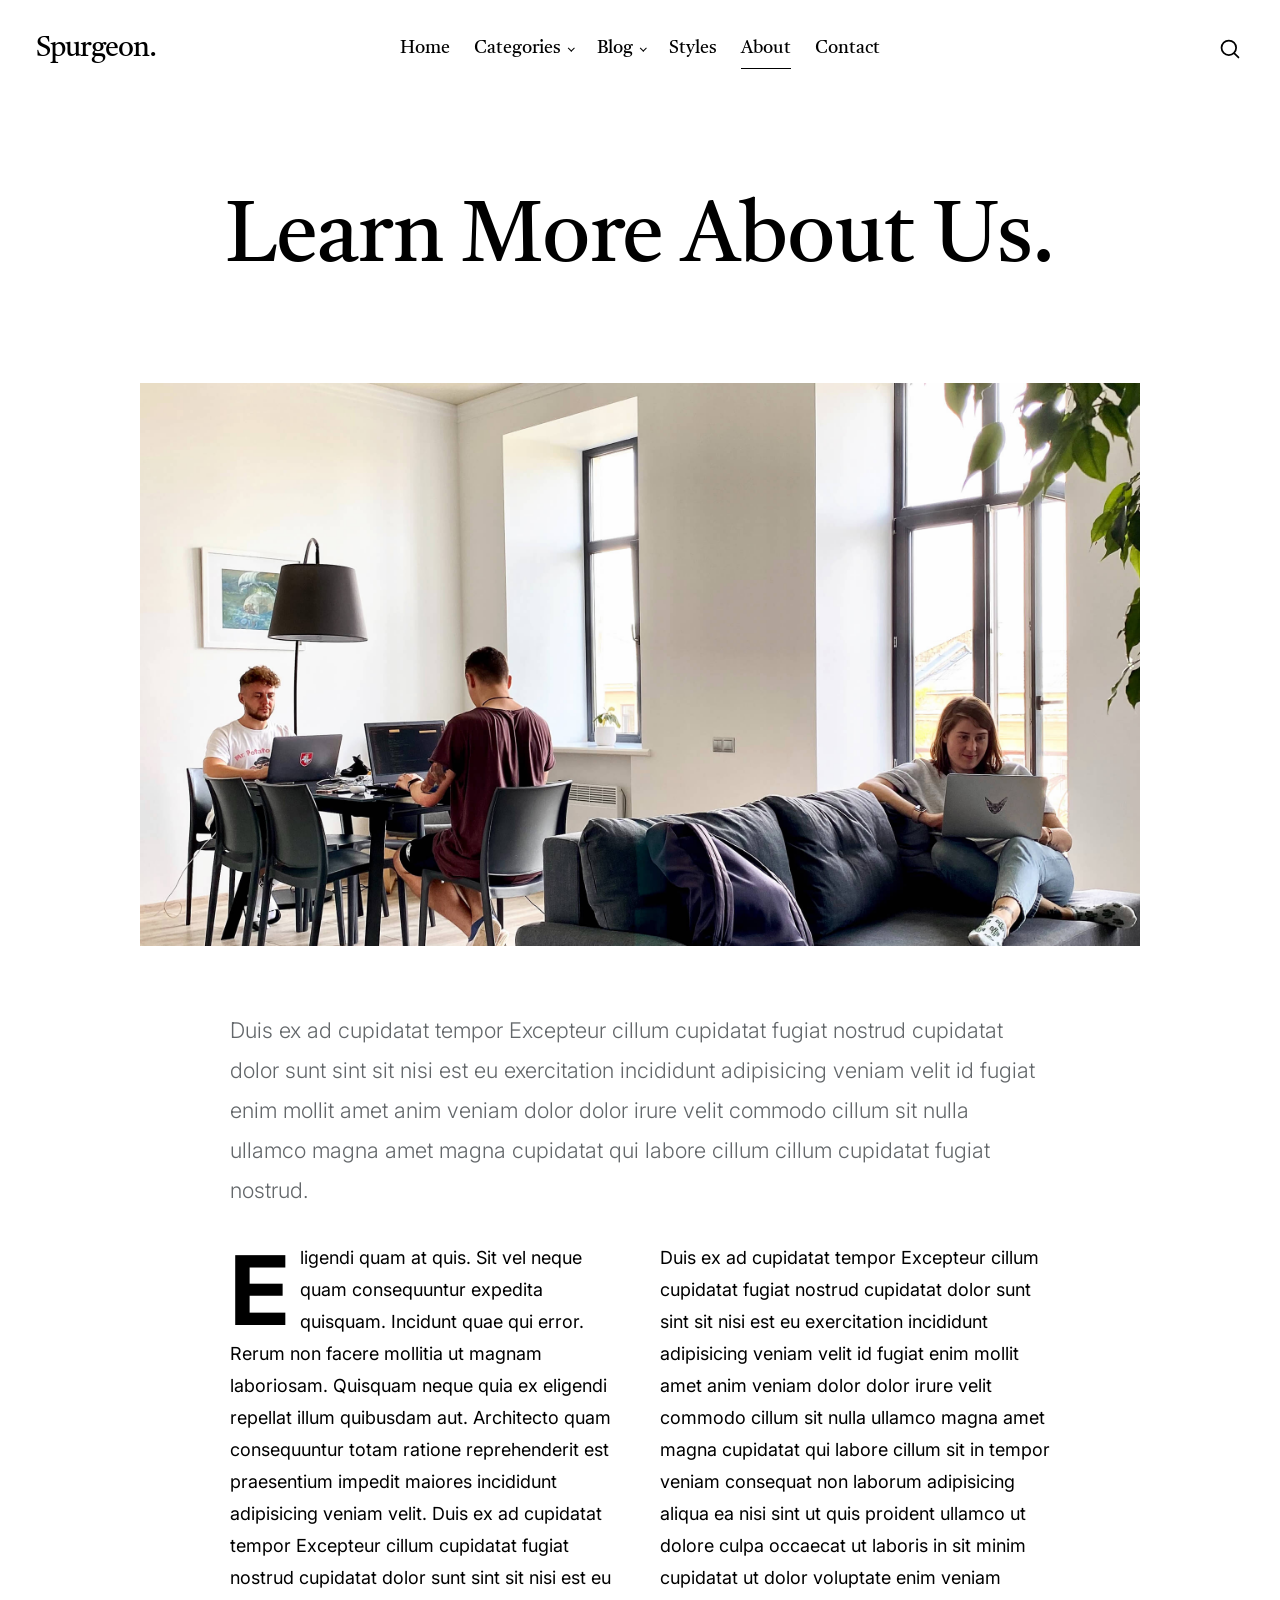
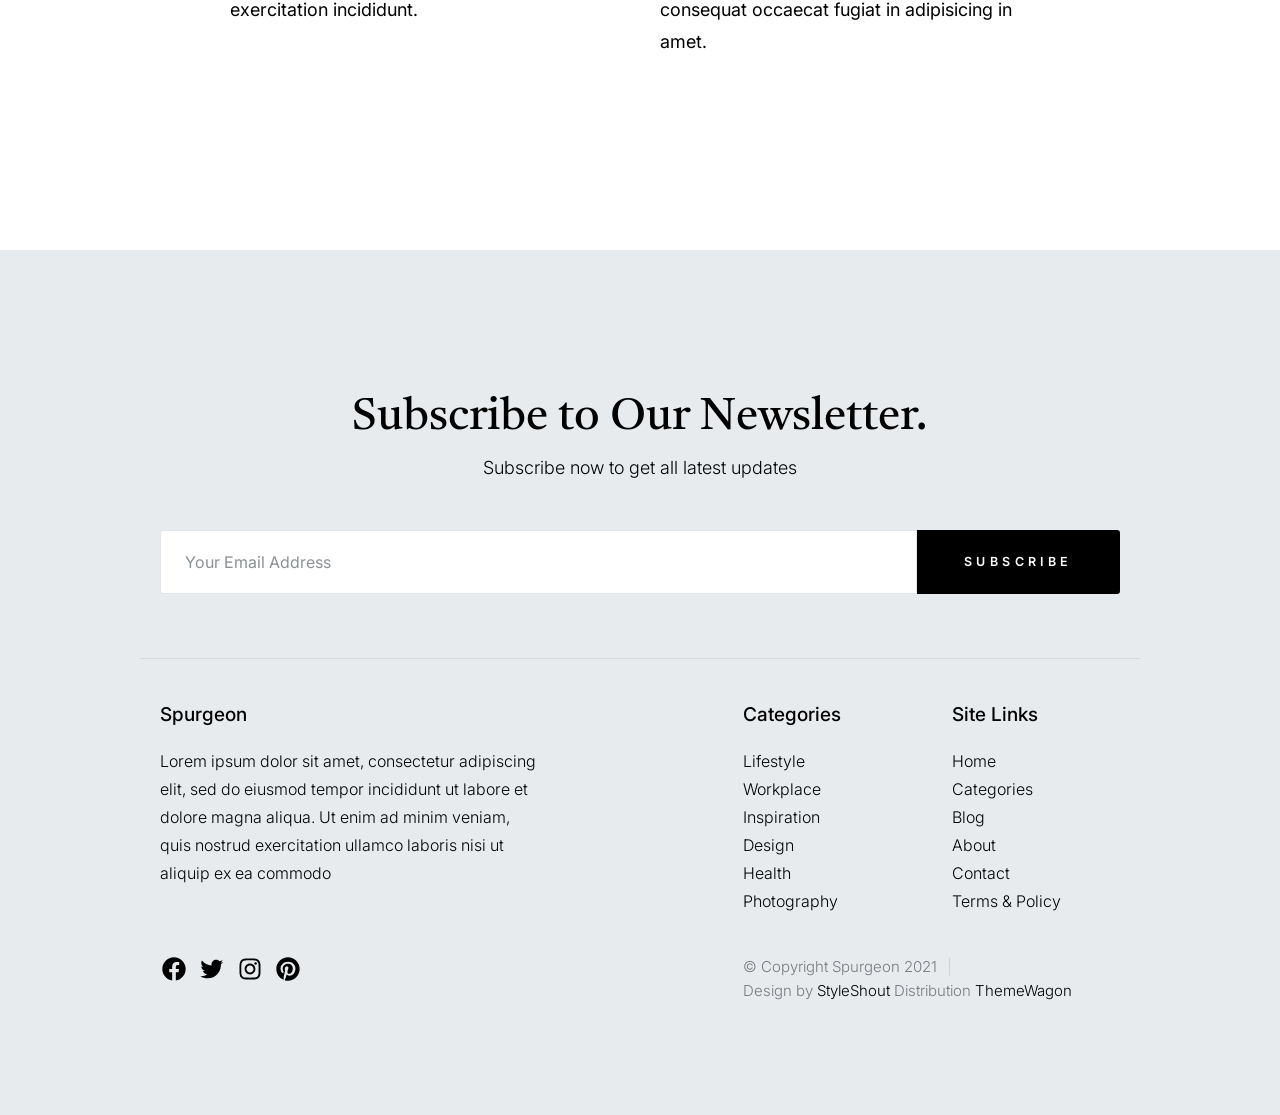
==== about.html @ bf40a430 "initialization project" ====
<!DOCTYPE html>
<html lang="en" class="no-js" >
<head>

    <!--- basic page needs
    ================================================== -->
    <meta charset="utf-8">
    <meta name="viewport" content="width=device-width, initial-scale=1">
    <title>About - Spurgeon</title>

    <script>
        document.documentElement.classList.remove('no-js');
        document.documentElement.classList.add('js');
    </script>

    <!-- CSS
    ================================================== -->
    <link rel="stylesheet" href="css/vendor.css">
    <link rel="stylesheet" href="css/styles.css">

    <!-- favicons
    ================================================== -->
    <link rel="apple-touch-icon" sizes="180x180" href="apple-touch-icon.png">
    <link rel="icon" type="image/png" sizes="32x32" href="favicon-32x32.png">
    <link rel="icon" type="image/png" sizes="16x16" href="favicon-16x16.png">
    <link rel="manifest" href="site.webmanifest">

</head>

<body id="top">


    <!-- preloader
    ================================================== -->
    <div id="preloader">
        <div id="loader" class="dots-fade">
            <div></div>
            <div></div>
            <div></div>
        </div>
    </div>


    <!-- page wrap
    ================================================== -->
    <div id="page" class="s-pagewrap">


        <!-- # site header 
        ================================================== -->
        <header id="masthead" class="s-header">

            <div class="s-header__branding">
                <p class="site-title">
                    <a href="index.html" rel="home">Spurgeon.</a>
                </p>
            </div>

            <div class="row s-header__navigation">

                <nav class="s-header__nav-wrap">
    
                    <h3 class="s-header__nav-heading">Navigate to</h3>
    
                    <ul class="s-header__nav">
                        <li><a href="index.html" title="">Home</a></li>
                        <li class="has-children">
                            <a href="#0" title="" class="">Categories</a>
                            <ul class="sub-menu">
                                <li><a href="category.html">Design</a></li>
                                <li><a href="category.html">Lifestyle</a></li>
                                <li><a href="category.html">Inspiration</a></li>
                                <li><a href="category.html">Work</a></li>
                                <li><a href="category.html">Health</a></li>
                                <li><a href="category.html">Photography</a></li>
                            </ul>
                        </li>
                        <li class="has-children">
                            <a href="#0" title="" class="">Blog</a>
                            <ul class="sub-menu">
                                <li><a href="single-standard.html">Standard Post</a></li>
                                <li><a href="single-video.html">Video Post</a></li>
                                <li><a href="single-audio.html">Audio Post</a></li>
                            </ul>
                        </li>
                        <li><a href="styles.html" title="">Styles</a></li>
                        <li class="current-menu-item"><a href="about.html" title="">About</a></li>
                        <li><a href="contact.html" title="">Contact</a></li>
                    </ul> <!-- end s-header__nav -->

                </nav> <!-- end s-header__nav-wrap -->
    
            </div> <!-- end s-header__navigation -->

            <div class="s-header__search">

                <div class="s-header__search-inner">
                    <div class="row">
    
                        <form role="search" method="get" class="s-header__search-form" action="#">
                            <label>
                                <span class="u-screen-reader-text">Search for:</span>
                                <input type="search" class="s-header__search-field" placeholder="Search for..." value="" name="s" title="Search for:" autocomplete="off">
                            </label>
                            <input type="submit" class="s-header__search-submit" value="Search"> 
                        </form>
    
                        <a href="#0" title="Close Search" class="s-header__search-close">Close</a>
    
                    </div> <!-- end row -->
                </div> <!-- s-header__search-inner -->
    
            </div> <!-- end s-header__search -->

            <a class="s-header__menu-toggle" href="#0"><span>Menu</span></a>
            <a class="s-header__search-trigger" href="#">
                <svg width="24" height="24" fill="none" viewBox="0 0 24 24">
                    <path stroke="currentColor" stroke-linecap="round" stroke-linejoin="round" stroke-width="1.5" d="M19.25 19.25L15.5 15.5M4.75 11C4.75 7.54822 7.54822 4.75 11 4.75C14.4518 4.75 17.25 7.54822 17.25 11C17.25 14.4518 14.4518 17.25 11 17.25C7.54822 17.25 4.75 14.4518 4.75 11Z"></path>
                </svg>
            </a>

        </header> <!-- end s-header -->


        <!-- # site-content
        ================================================== -->
        <div id="content" class="s-content s-content--page">

                <div class="row entry-wrap">
                    <div class="column lg-12">

                        <article class="entry">

                            <header class="entry__header entry__header--narrow">
    
                                <h1 class="entry__title">
                                    Learn More About Us.
                                </h1>
    
                            </header>

                            <div class="entry__media">
                                <figure class="featured-image">
                                    <img src="images/thumbs/about/about-1200.jpg" 
                                      srcset="images/thumbs/about/about-2400.jpg 2400w, 
                                              images/thumbs/about/about-1200.jpg 1200w, 
                                              images/thumbs/about/about-600.jpg 600w" sizes="(max-width: 2400px) 100vw, 2400px" alt="">
                                </figure>
                            </div>

                            <div class="content-primary">

                                <div class="entry__content">
        
                                    <p class="lead">
                                    Duis ex ad cupidatat tempor Excepteur cillum cupidatat fugiat nostrud cupidatat dolor 
                                    sunt sint sit nisi est eu exercitation incididunt adipisicing veniam velit id fugiat 
                                    enim mollit amet anim veniam dolor dolor irure velit commodo cillum sit nulla ullamco 
                                    magna amet magna cupidatat qui labore cillum cillum cupidatat fugiat nostrud.</p> 

                                    <div class="row block-lg-one-half block-tab-whole">
                                        <div class="column">
                                            <p class="drop-cap">
                                                Eligendi quam at quis. Sit vel neque quam consequuntur expedita quisquam. Incidunt quae 
                                                qui error. Rerum non facere mollitia ut magnam laboriosam. Quisquam neque quia ex eligendi 
                                                repellat illum quibusdam aut. Architecto quam consequuntur totam ratione reprehenderit est 
                                                praesentium impedit maiores incididunt adipisicing veniam velit. Duis ex ad cupidatat tempor Excepteur cillum cupidatat fugiat nostrud cupidatat dolor 
                                                sunt sint sit nisi est eu exercitation incididunt.
                                                </p>
                                        </div>
                                        <div class="column">
                                            <p>
                                                Duis ex ad cupidatat tempor Excepteur cillum cupidatat fugiat nostrud cupidatat dolor 
                                                sunt sint sit nisi est eu exercitation incididunt adipisicing veniam velit id fugiat 
                                                enim mollit amet anim veniam dolor dolor irure velit commodo cillum sit nulla ullamco 
                                                magna amet magna cupidatat qui labore cillum sit in tempor veniam consequat non laborum 
                                                adipisicing aliqua ea nisi sint ut quis proident ullamco ut dolore culpa occaecat ut 
                                                laboris in sit minim cupidatat ut dolor voluptate enim veniam consequat occaecat fugiat 
                                                in adipisicing in amet.
                                                </p>
                                        </div>
                                    </div>

                            </div> <!-- end content-primary -->

                        </article> <!-- end entry -->

                    </div>
                </div> <!-- end entry-wrap -->

        </section> <!-- end s-content -->


        <!-- # site-footer
        ================================================== -->
        <footer id="colophon" class="s-footer">

            <div class="row s-footer__subscribe">
                <div class="column lg-12">

                    <h2>
                    Subscribe to Our Newsletter.
                    </h2>
                    <p>
                    Subscribe now to get all latest updates
                    </p>

                    <form id="mc-form" class="mc-form">
                        <input type="email" name="EMAIL" id="mce-EMAIL" class="u-fullwidth text-center" placeholder="Your Email Address" title="The domain portion of the email address is invalid (the portion after the @)." pattern="^([^\x00-\x20\x22\x28\x29\x2c\x2e\x3a-\x3c\x3e\x40\x5b-\x5d\x7f-\xff]+|\x22([^\x0d\x22\x5c\x80-\xff]|\x5c[\x00-\x7f])*\x22)(\x2e([^\x00-\x20\x22\x28\x29\x2c\x2e\x3a-\x3c\x3e\x40\x5b-\x5d\x7f-\xff]+|\x22([^\x0d\x22\x5c\x80-\xff]|\x5c[\x00-\x7f])*\x22))*\x40([^\x00-\x20\x22\x28\x29\x2c\x2e\x3a-\x3c\x3e\x40\x5b-\x5d\x7f-\xff]+|\x5b([^\x0d\x5b-\x5d\x80-\xff]|\x5c[\x00-\x7f])*\x5d)(\x2e([^\x00-\x20\x22\x28\x29\x2c\x2e\x3a-\x3c\x3e\x40\x5b-\x5d\x7f-\xff]+|\x5b([^\x0d\x5b-\x5d\x80-\xff]|\x5c[\x00-\x7f])*\x5d))*(\.\w{2,})+$" required>
                        <input type="submit" name="subscribe" value="Subscribe" class="btn--small btn--primary u-fullwidth">
                        <!-- <div style="position: absolute; left: -5000px;" aria-hidden="true"><input type="text" name="b_cdb7b577e41181934ed6a6a44_9a91cfe7b3" tabindex="-1" value=""></div> -->
                        <div class="mc-status"></div>
                    </form>

                </div>
            </div> <!-- end s-footer__subscribe -->

            <div class="row s-footer__main">

                <div class="column lg-5 md-6 tab-12 s-footer__about">
                    <h4>Spurgeon</h4>

                    <p>
                    Lorem ipsum dolor sit amet, consectetur 
                    adipiscing elit, sed do eiusmod tempor 
                    incididunt ut labore et dolore magna aliqua. 
                    Ut enim ad minim veniam, quis nostrud exercitation 
                    ullamco laboris nisi ut aliquip ex ea commodo 
                    </p>
                </div> <!-- end s-footer__about -->

                <div class="column lg-5 md-6 tab-12">
                    <div class="row">
                        <div class="column lg-6">
                            <h4>Categories</h4>
                            <ul class="link-list">
                                <li><a href="category.html">Lifestyle</a></li>
                                <li><a href="category.html">Workplace</a></li>
                                <li><a href="category.html">Inspiration</a></li>
                                <li><a href="category.html">Design</a></li>
                                <li><a href="category.html">Health</a></li>
                                <li><a href="category.html">Photography</a></li>
                            </ul>
                        </div>
                        <div class="column lg-6">
                            <h4>Site Links</h4>
                            <ul class="link-list">
                                <li><a href="index.html">Home</a></li>
                                <li><a href="category.html">Categories</a></li>
                                <li><a href="category.html">Blog</a></li>
                                <li><a href="about.html">About</a></li>
                                <li><a href="about.html">Contact</a></li>
                                <li><a href="#0">Terms & Policy</a></li>
                            </ul>
                        </div>
                    </div>
                </div>

            </div> <!-- end s-footer__main -->

            <div class="row s-footer__bottom">

                <div class="column lg-7 md-6 tab-12">
                    <ul class="s-footer__social">
                        <li>
                            <a href="#0">
                                <svg xmlns="http://www.w3.org/2000/svg" width="24" height="24" viewBox="0 0 24 24" style="fill: rgba(0, 0, 0, 1);transform: ;msFilter:;"><path d="M12.001 2.002c-5.522 0-9.999 4.477-9.999 9.999 0 4.99 3.656 9.126 8.437 9.879v-6.988h-2.54v-2.891h2.54V9.798c0-2.508 1.493-3.891 3.776-3.891 1.094 0 2.24.195 2.24.195v2.459h-1.264c-1.24 0-1.628.772-1.628 1.563v1.875h2.771l-.443 2.891h-2.328v6.988C18.344 21.129 22 16.992 22 12.001c0-5.522-4.477-9.999-9.999-9.999z"></path></svg>
                                <span class="u-screen-reader-text">Facebook</span>
                            </a>
                        </li>
                        <li>
                            <a href="#0">
                                <svg xmlns="http://www.w3.org/2000/svg" width="24" height="24" viewBox="0 0 24 24" style="fill:rgba(0, 0, 0, 1);transform:;-ms-filter:"><path d="M19.633,7.997c0.013,0.175,0.013,0.349,0.013,0.523c0,5.325-4.053,11.461-11.46,11.461c-2.282,0-4.402-0.661-6.186-1.809 c0.324,0.037,0.636,0.05,0.973,0.05c1.883,0,3.616-0.636,5.001-1.721c-1.771-0.037-3.255-1.197-3.767-2.793 c0.249,0.037,0.499,0.062,0.761,0.062c0.361,0,0.724-0.05,1.061-0.137c-1.847-0.374-3.23-1.995-3.23-3.953v-0.05 c0.537,0.299,1.16,0.486,1.82,0.511C3.534,9.419,2.823,8.184,2.823,6.787c0-0.748,0.199-1.434,0.548-2.032 c1.983,2.443,4.964,4.04,8.306,4.215c-0.062-0.3-0.1-0.611-0.1-0.923c0-2.22,1.796-4.028,4.028-4.028 c1.16,0,2.207,0.486,2.943,1.272c0.91-0.175,1.782-0.512,2.556-0.973c-0.299,0.935-0.936,1.721-1.771,2.22 c0.811-0.088,1.597-0.312,2.319-0.624C21.104,6.712,20.419,7.423,19.633,7.997z"></path></svg>
                                <span class="u-screen-reader-text">Twitter</span>
                            </a>
                        </li>
                        <li>
                            <a href="#0">
                                <svg xmlns="http://www.w3.org/2000/svg" width="24" height="24" viewBox="0 0 24 24" style="fill:rgba(0, 0, 0, 1);transform:;-ms-filter:"><path d="M11.999,7.377c-2.554,0-4.623,2.07-4.623,4.623c0,2.554,2.069,4.624,4.623,4.624c2.552,0,4.623-2.07,4.623-4.624 C16.622,9.447,14.551,7.377,11.999,7.377L11.999,7.377z M11.999,15.004c-1.659,0-3.004-1.345-3.004-3.003 c0-1.659,1.345-3.003,3.004-3.003s3.002,1.344,3.002,3.003C15.001,13.659,13.658,15.004,11.999,15.004L11.999,15.004z"></path><circle cx="16.806" cy="7.207" r="1.078"></circle><path d="M20.533,6.111c-0.469-1.209-1.424-2.165-2.633-2.632c-0.699-0.263-1.438-0.404-2.186-0.42 c-0.963-0.042-1.268-0.054-3.71-0.054s-2.755,0-3.71,0.054C7.548,3.074,6.809,3.215,6.11,3.479C4.9,3.946,3.945,4.902,3.477,6.111 c-0.263,0.7-0.404,1.438-0.419,2.186c-0.043,0.962-0.056,1.267-0.056,3.71c0,2.442,0,2.753,0.056,3.71 c0.015,0.748,0.156,1.486,0.419,2.187c0.469,1.208,1.424,2.164,2.634,2.632c0.696,0.272,1.435,0.426,2.185,0.45 c0.963,0.042,1.268,0.055,3.71,0.055s2.755,0,3.71-0.055c0.747-0.015,1.486-0.157,2.186-0.419c1.209-0.469,2.164-1.424,2.633-2.633 c0.263-0.7,0.404-1.438,0.419-2.186c0.043-0.962,0.056-1.267,0.056-3.71s0-2.753-0.056-3.71C20.941,7.57,20.801,6.819,20.533,6.111z M19.315,15.643c-0.007,0.576-0.111,1.147-0.311,1.688c-0.305,0.787-0.926,1.409-1.712,1.711c-0.535,0.199-1.099,0.303-1.67,0.311 c-0.95,0.044-1.218,0.055-3.654,0.055c-2.438,0-2.687,0-3.655-0.055c-0.569-0.007-1.135-0.112-1.669-0.311 c-0.789-0.301-1.414-0.923-1.719-1.711c-0.196-0.534-0.302-1.099-0.311-1.669c-0.043-0.95-0.053-1.218-0.053-3.654 c0-2.437,0-2.686,0.053-3.655c0.007-0.576,0.111-1.146,0.311-1.687c0.305-0.789,0.93-1.41,1.719-1.712 c0.534-0.198,1.1-0.303,1.669-0.311c0.951-0.043,1.218-0.055,3.655-0.055c2.437,0,2.687,0,3.654,0.055 c0.571,0.007,1.135,0.112,1.67,0.311c0.786,0.303,1.407,0.925,1.712,1.712c0.196,0.534,0.302,1.099,0.311,1.669 c0.043,0.951,0.054,1.218,0.054,3.655c0,2.436,0,2.698-0.043,3.654H19.315z"></path></svg>
                                <span class="u-screen-reader-text">Instagram</span>
                            </a>
                        </li>
                        <li>
                            <a href="#0">
                                <svg xmlns="http://www.w3.org/2000/svg" width="24" height="24" viewBox="0 0 24 24" style="fill: rgba(0, 0, 0, 1);transform: ;msFilter:;"><path d="M11.99 2C6.472 2 2 6.473 2 11.99c0 4.232 2.633 7.85 6.35 9.306-.088-.79-.166-2.006.034-2.868.182-.78 1.172-4.966 1.172-4.966s-.299-.599-.299-1.484c0-1.388.805-2.425 1.808-2.425.853 0 1.264.64 1.264 1.407 0 .858-.546 2.139-.827 3.327-.235.994.499 1.805 1.479 1.805 1.775 0 3.141-1.872 3.141-4.575 0-2.392-1.719-4.064-4.173-4.064-2.843 0-4.512 2.132-4.512 4.335 0 .858.331 1.779.744 2.28a.3.3 0 0 1 .069.286c-.076.315-.245.994-.277 1.133-.044.183-.145.222-.335.134-1.247-.581-2.027-2.405-2.027-3.871 0-3.151 2.289-6.045 6.601-6.045 3.466 0 6.159 2.469 6.159 5.77 0 3.444-2.171 6.213-5.184 6.213-1.013 0-1.964-.525-2.29-1.146l-.623 2.374c-.225.868-.834 1.956-1.241 2.62a10 10 0 0 0 2.958.445c5.517 0 9.99-4.473 9.99-9.99S17.507 2 11.99 2"></path></svg>
                                <span class="u-screen-reader-text">Pinterest</span>
                            </a>
                        </li>
                    </ul>
                </div>
                <div class="column lg-5 md-6 tab-12">
                    <div class="ss-copyright">
                        <span>© Copyright Spurgeon 2021</span> 
                        <span>Design by <a href="https://www.styleshout.com/">StyleShout</a> Distribution <a href="https://themewagon.com">ThemeWagon</a></span>
                    </div>
                </div>

            </div> <!-- end s-footer__bottom -->
           
            <div class="ss-go-top">
                <a class="smoothscroll" title="Back to Top" href="#top">
                    <svg width="24" height="24" fill="none" viewBox="0 0 24 24">
                        <path stroke="currentColor" stroke-linecap="round" stroke-linejoin="round" stroke-width="1.5" d="M17.25 10.25L12 4.75L6.75 10.25"/>
                        <path stroke="currentColor" stroke-linecap="round" stroke-linejoin="round" stroke-width="1.5" d="M12 19.25V5.75"/>
                    </svg>
                </a>
            </div> <!-- end ss-go-top -->

        </footer><!-- end s-footer -->


    <!-- Java Script
    ================================================== -->
    <script src="js/plugins.js"></script>
    <script src="js/main.js"></script>

</body>
</html>
---- css/vendor.css ----
/* ===================================================================
 * Spurgeon Third-party Stylesheets
 * Template Ver. 1.0.0
 * 08-16-2021
 * -------------------------------------------------------------------
 *
 * TOC:
 * # PrismJS
 * # Swiper 
 *
 * ------------------------------------------------------------------- */


/* ===================================================================
 * # PrismJS 1.20.0
 *   https://prismjs.com/download.html#themes=prism-okaidia&languages=markup+css+clike+javascript+markup-templating+php 
 *   
 *   okaidia theme for JavaScript, CSS and HTML
 *   Loosely based on Monokai textmate theme by http://www.monokai.nl/
 *   @author ocodia
 * ------------------------------------------------------------------- */
code[class*="language-"],
pre[class*="language-"] {
    color           : #f8f8f2;
    background      : none;
    text-shadow     : 0 1px rgba(0, 0, 0, 0.3);
    font-family     : var(--font-mono);
    font-size       : calc(var(--text-size) * 0.9444);
    text-align      : left;
    white-space     : pre;
    word-spacing    : normal;
    word-break      : normal;
    word-wrap       : normal;
    line-height     : var(--vspace-1);
    -moz-tab-size   : 4;
    -o-tab-size     : 4;
    tab-size        : 4;
    -webkit-hyphens : none;
    -moz-hyphens    : none;
    -ms-hyphens     : none;
    hyphens         : none;
}

/* Code blocks */
pre[class*="language-"] {
    padding  : var(--vspace-0_5) 0 var(--vspace-1);
    margin   : var(--vspace-1) 0;
    overflow : auto;
}

:not(pre)>code[class*="language-"],
pre[class*="language-"] {
    background : #272822;
}

/* Inline code */
:not(pre)>code[class*="language-"] {
    padding     : .1em;
    white-space : normal;
}

.token.comment,
.token.prolog,
.token.doctype,
.token.cdata {
    color : slategray;
}

.token.punctuation {
    color : #f8f8f2;
}

.token.namespace {
    opacity : .7;
}

.token.property,
.token.tag,
.token.constant,
.token.symbol,
.token.deleted {
    color : #f92672;
}

.token.boolean,
.token.number {
    color : #ae81ff;
}

.token.selector,
.token.attr-name,
.token.string,
.token.char,
.token.builtin,
.token.inserted {
    color : #a6e22e;
}

.token.operator,
.token.entity,
.token.url,
.language-css .token.string,
.style .token.string,
.token.variable {
    color : #f8f8f2;
}

.token.atrule,
.token.attr-value,
.token.function,
.token.class-name {
    color : #e6db74;
}

.token.keyword {
    color : #66d9ef;
}

.token.regex,
.token.important {
    color : #fd971f;
}

.token.important,
.token.bold {
    font-weight : bold;
}

.token.italic {
    font-style : italic;
}

.token.entity {
    cursor : help;
}


/* ===================================================================
 * # Swiper 6.4.5
 *   Most modern mobile touch slider and framework with hardware accelerated transitions
 *   https://swiperjs.com
 *
 *   Copyright 2014-2020 Vladimir Kharlampidi
 *
 *   Released under the MIT License
 *
 *   Released on: December 18, 2020
 * ------------------------------------------------------------------- */
@font-face {
    font-family : "swiper-icons";
    src         : url("data:application/font-woff;charset=utf-8;base64, [base64]//wADZ2x5ZgAAAywAAADMAAAD2MHtryVoZWFkAAABbAAAADAAAAA2E2+eoWhoZWEAAAGcAAAAHwAAACQC9gDzaG10eAAAAigAAAAZAAAArgJkABFsb2NhAAAC0AAAAFoAAABaFQAUGG1heHAAAAG8AAAAHwAAACAAcABAbmFtZQAAA/gAAAE5AAACXvFdBwlwb3N0AAAFNAAAAGIAAACE5s74hXjaY2BkYGAAYpf5Hu/j+W2+MnAzMYDAzaX6QjD6/4//Bxj5GA8AuRwMYGkAPywL13jaY2BkYGA88P8Agx4j+/8fQDYfA1AEBWgDAIB2BOoAeNpjYGRgYNBh4GdgYgABEMnIABJzYNADCQAACWgAsQB42mNgYfzCOIGBlYGB0YcxjYGBwR1Kf2WQZGhhYGBiYGVmgAFGBiQQkOaawtDAoMBQxXjg/wEGPcYDDA4wNUA2CCgwsAAAO4EL6gAAeNpj2M0gyAACqxgGNWBkZ2D4/wMA+xkDdgAAAHjaY2BgYGaAYBkGRgYQiAHyGMF8FgYHIM3DwMHABGQrMOgyWDLEM1T9/w8UBfEMgLzE////P/5//f/V/xv+r4eaAAeMbAxwIUYmIMHEgKYAYjUcsDAwsLKxc3BycfPw8jEQA/[base64]/uznmfPFBNODM2K7MTQ45YEAZqGP81AmGGcF3iPqOop0r1SPTaTbVkfUe4HXj97wYE+yNwWYxwWu4v1ugWHgo3S1XdZEVqWM7ET0cfnLGxWfkgR42o2PvWrDMBSFj/IHLaF0zKjRgdiVMwScNRAoWUoH78Y2icB/yIY09An6AH2Bdu/UB+yxopYshQiEvnvu0dURgDt8QeC8PDw7Fpji3fEA4z/PEJ6YOB5hKh4dj3EvXhxPqH/SKUY3rJ7srZ4FZnh1PMAtPhwP6fl2PMJMPDgeQ4rY8YT6Gzao0eAEA409DuggmTnFnOcSCiEiLMgxCiTI6Cq5DZUd3Qmp10vO0LaLTd2cjN4fOumlc7lUYbSQcZFkutRG7g6JKZKy0RmdLY680CDnEJ+UMkpFFe1RN7nxdVpXrC4aTtnaurOnYercZg2YVmLN/d/gczfEimrE/fs/bOuq29Zmn8tloORaXgZgGa78yO9/cnXm2BpaGvq25Dv9S4E9+5SIc9PqupJKhYFSSl47+Qcr1mYNAAAAeNptw0cKwkAAAMDZJA8Q7OUJvkLsPfZ6zFVERPy8qHh2YER+3i/BP83vIBLLySsoKimrqKqpa2hp6+jq6RsYGhmbmJqZSy0sraxtbO3sHRydnEMU4uR6yx7JJXveP7WrDycAAAAAAAH//wACeNpjYGRgYOABYhkgZgJCZgZNBkYGLQZtIJsFLMYAAAw3ALgAeNolizEKgDAQBCchRbC2sFER0YD6qVQiBCv/H9ezGI6Z5XBAw8CBK/m5iQQVauVbXLnOrMZv2oLdKFa8Pjuru2hJzGabmOSLzNMzvutpB3N42mNgZGBg4GKQYzBhYMxJLMlj4GBgAYow/P/PAJJhLM6sSoWKfWCAAwDAjgbRAAB42mNgYGBkAIIbCZo5IPrmUn0hGA0AO8EFTQAA") format("woff");
    font-weight : 400;
    font-style  : normal;
}

:root {
    --swiper-theme-color : #007aff;
}

.swiper-container {
    margin-left  : auto;
    margin-right : auto;
    position     : relative;
    overflow     : hidden;
    list-style   : none;
    padding      : 0;
    /* Fix of Webkit flickering */
    z-index      : 1;
}

.swiper-container-vertical>.swiper-wrapper {
    flex-direction : column;
}

.swiper-wrapper {
    position            : relative;
    width               : 100%;
    height              : 100%;
    z-index             : 1;
    display             : flex;
    transition-property : transform;
    box-sizing          : content-box;
}

.swiper-container-android .swiper-slide,
.swiper-wrapper {
    transform : translate3d(0px, 0, 0);
}

.swiper-container-multirow>.swiper-wrapper {
    flex-wrap : wrap;
}

.swiper-container-multirow-column>.swiper-wrapper {
    flex-wrap      : wrap;
    flex-direction : column;
}

.swiper-container-free-mode>.swiper-wrapper {
    transition-timing-function : ease-out;
    margin                     : 0 auto;
}

.swiper-slide {
    flex-shrink         : 0;
    width               : 100%;
    height              : 100%;
    position            : relative;
    transition-property : transform;
}

.swiper-slide-invisible-blank {
    visibility : hidden;
}

/* Auto Height */
.swiper-container-autoheight,
.swiper-container-autoheight .swiper-slide {
    height : auto;
}

.swiper-container-autoheight .swiper-wrapper {
    align-items         : flex-start;
    transition-property : transform, height;
}

/* 3D Effects */
.swiper-container-3d {
    perspective : 1200px;
}

.swiper-container-3d .swiper-wrapper,
.swiper-container-3d .swiper-slide,
.swiper-container-3d .swiper-slide-shadow-left,
.swiper-container-3d .swiper-slide-shadow-right,
.swiper-container-3d .swiper-slide-shadow-top,
.swiper-container-3d .swiper-slide-shadow-bottom,
.swiper-container-3d .swiper-cube-shadow {
    transform-style : preserve-3d;
}

.swiper-container-3d .swiper-slide-shadow-left,
.swiper-container-3d .swiper-slide-shadow-right,
.swiper-container-3d .swiper-slide-shadow-top,
.swiper-container-3d .swiper-slide-shadow-bottom {
    position       : absolute;
    left           : 0;
    top            : 0;
    width          : 100%;
    height         : 100%;
    pointer-events : none;
    z-index        : 10;
}

.swiper-container-3d .swiper-slide-shadow-left {
    background-image : linear-gradient(to left, rgba(0, 0, 0, 0.5), rgba(0, 0, 0, 0));
}

.swiper-container-3d .swiper-slide-shadow-right {
    background-image : linear-gradient(to right, rgba(0, 0, 0, 0.5), rgba(0, 0, 0, 0));
}

.swiper-container-3d .swiper-slide-shadow-top {
    background-image : linear-gradient(to top, rgba(0, 0, 0, 0.5), rgba(0, 0, 0, 0));
}

.swiper-container-3d .swiper-slide-shadow-bottom {
    background-image : linear-gradient(to bottom, rgba(0, 0, 0, 0.5), rgba(0, 0, 0, 0));
}

/* CSS Mode */
.swiper-container-css-mode>.swiper-wrapper {
    overflow           : auto;
    scrollbar-width    : none;
    /* For Firefox */
    -ms-overflow-style : none;
    /* For Internet Explorer and Edge */
}

.swiper-container-css-mode>.swiper-wrapper::-webkit-scrollbar {
    display : none;
}

.swiper-container-css-mode>.swiper-wrapper>.swiper-slide {
    scroll-snap-align : start start;
}

.swiper-container-horizontal.swiper-container-css-mode>.swiper-wrapper {
    scroll-snap-type : x mandatory;
}

.swiper-container-vertical.swiper-container-css-mode>.swiper-wrapper {
    scroll-snap-type : y mandatory;
}

:root {
    --swiper-navigation-size   : 44px;
    /*
    --swiper-navigation-color  : var(--swiper-theme-color);
    */
}

.swiper-button-prev,
.swiper-button-next {
    position        : absolute;
    top             : 50%;
    width           : calc(var(--swiper-navigation-size) / 44 * 27);
    height          : var(--swiper-navigation-size);
    margin-top      : calc(-1 * var(--swiper-navigation-size) / 2);
    z-index         : 10;
    cursor          : pointer;
    display         : flex;
    align-items     : center;
    justify-content : center;
    color           : var(--swiper-navigation-color, var(--swiper-theme-color));
}

.swiper-button-prev.swiper-button-disabled,
.swiper-button-next.swiper-button-disabled {
    opacity        : 0.35;
    cursor         : auto;
    pointer-events : none;
}

.swiper-button-prev:after,
.swiper-button-next:after {
    font-family    : swiper-icons;
    font-size      : var(--swiper-navigation-size);
    text-transform : none !important;
    letter-spacing : 0;
    text-transform : none;
    font-variant   : initial;
    line-height    : 1;
}

.swiper-button-prev,
.swiper-container-rtl .swiper-button-next {
    left  : 10px;
    right : auto;
}

.swiper-button-prev:after,
.swiper-container-rtl .swiper-button-next:after {
    content : "prev";
}

.swiper-button-next,
.swiper-container-rtl .swiper-button-prev {
    right : 10px;
    left  : auto;
}

.swiper-button-next:after,
.swiper-container-rtl .swiper-button-prev:after {
    content : "next";
}

.swiper-button-prev.swiper-button-white,
.swiper-button-next.swiper-button-white {
    --swiper-navigation-color : #ffffff;
}

.swiper-button-prev.swiper-button-black,
.swiper-button-next.swiper-button-black {
    --swiper-navigation-color : #000000;
}

.swiper-button-lock {
    display : none;
}

:root {
    /*
    --swiper-pagination-color: var(--swiper-theme-color);
    */
}

.swiper-pagination {
    position   : absolute;
    text-align : center;
    transition : 300ms opacity;
    transform  : translate3d(0, 0, 0);
    z-index    : 10;
}

.swiper-pagination.swiper-pagination-hidden {
    opacity : 0;
}

/* Common Styles */
.swiper-pagination-fraction,
.swiper-pagination-custom,
.swiper-container-horizontal>.swiper-pagination-bullets {
    bottom : 10px;
    left   : 0;
    width  : 100%;
}

/* Bullets */
.swiper-pagination-bullets-dynamic {
    overflow  : hidden;
    font-size : 0;
}

.swiper-pagination-bullets-dynamic .swiper-pagination-bullet {
    transform : scale(0.33);
    position  : relative;
}

.swiper-pagination-bullets-dynamic .swiper-pagination-bullet-active {
    transform : scale(1);
}

.swiper-pagination-bullets-dynamic .swiper-pagination-bullet-active-main {
    transform : scale(1);
}

.swiper-pagination-bullets-dynamic .swiper-pagination-bullet-active-prev {
    transform : scale(0.66);
}

.swiper-pagination-bullets-dynamic .swiper-pagination-bullet-active-prev-prev {
    transform : scale(0.33);
}

.swiper-pagination-bullets-dynamic .swiper-pagination-bullet-active-next {
    transform : scale(0.66);
}

.swiper-pagination-bullets-dynamic .swiper-pagination-bullet-active-next-next {
    transform : scale(0.33);
}

.swiper-pagination-bullet {
    width         : 8px;
    height        : 8px;
    display       : inline-block;
    border-radius : 100%;
    background    : #000;
    opacity       : 0.2;
}

button.swiper-pagination-bullet {
    border             : none;
    margin             : 0;
    padding            : 0;
    box-shadow         : none;
    -webkit-appearance : none;
    -moz-appearance    : none;
    appearance         : none;
}

.swiper-pagination-clickable .swiper-pagination-bullet {
    cursor : pointer;
}

.swiper-pagination-bullet-active {
    opacity    : 1;
    background : var(--swiper-pagination-color, var(--swiper-theme-color));
}

.swiper-container-vertical>.swiper-pagination-bullets {
    right     : 10px;
    top       : 50%;
    transform : translate3d(0px, -50%, 0);
}

.swiper-container-vertical>.swiper-pagination-bullets .swiper-pagination-bullet {
    margin  : 6px 0;
    display : block;
}

.swiper-container-vertical>.swiper-pagination-bullets.swiper-pagination-bullets-dynamic {
    top       : 50%;
    transform : translateY(-50%);
    width     : 8px;
}

.swiper-container-vertical>.swiper-pagination-bullets.swiper-pagination-bullets-dynamic .swiper-pagination-bullet {
    display    : inline-block;
    transition : 200ms transform, 200ms top;
}

.swiper-container-horizontal>.swiper-pagination-bullets .swiper-pagination-bullet {
    margin : 0 4px;
}

.swiper-container-horizontal>.swiper-pagination-bullets.swiper-pagination-bullets-dynamic {
    left        : 50%;
    transform   : translateX(-50%);
    white-space : nowrap;
}

.swiper-container-horizontal>.swiper-pagination-bullets.swiper-pagination-bullets-dynamic .swiper-pagination-bullet {
    transition : 200ms transform, 200ms left;
}

.swiper-container-horizontal.swiper-container-rtl>.swiper-pagination-bullets-dynamic .swiper-pagination-bullet {
    transition : 200ms transform, 200ms right;
}

/* Progress */
.swiper-pagination-progressbar {
    background : rgba(0, 0, 0, 0.25);
    position   : absolute;
}

.swiper-pagination-progressbar .swiper-pagination-progressbar-fill {
    background       : var(--swiper-pagination-color, var(--swiper-theme-color));
    position         : absolute;
    left             : 0;
    top              : 0;
    width            : 100%;
    height           : 100%;
    transform        : scale(0);
    transform-origin : left top;
}

.swiper-container-rtl .swiper-pagination-progressbar .swiper-pagination-progressbar-fill {
    transform-origin : right top;
}

.swiper-container-horizontal>.swiper-pagination-progressbar,
.swiper-container-vertical>.swiper-pagination-progressbar.swiper-pagination-progressbar-opposite {
    width  : 100%;
    height : 4px;
    left   : 0;
    top    : 0;
}

.swiper-container-vertical>.swiper-pagination-progressbar,
.swiper-container-horizontal>.swiper-pagination-progressbar.swiper-pagination-progressbar-opposite {
    width  : 4px;
    height : 100%;
    left   : 0;
    top    : 0;
}

.swiper-pagination-white {
    --swiper-pagination-color : #ffffff;
}

.swiper-pagination-black {
    --swiper-pagination-color : #000000;
}

.swiper-pagination-lock {
    display : none;
}

/* Scrollbar */
.swiper-scrollbar {
    border-radius    : 10px;
    position         : relative;
    -ms-touch-action : none;
    background       : rgba(0, 0, 0, 0.1);
}

.swiper-container-horizontal>.swiper-scrollbar {
    position : absolute;
    left     : 1%;
    bottom   : 3px;
    z-index  : 50;
    height   : 5px;
    width    : 98%;
}

.swiper-container-vertical>.swiper-scrollbar {
    position : absolute;
    right    : 3px;
    top      : 1%;
    z-index  : 50;
    width    : 5px;
    height   : 98%;
}

.swiper-scrollbar-drag {
    height        : 100%;
    width         : 100%;
    position      : relative;
    background    : rgba(0, 0, 0, 0.5);
    border-radius : 10px;
    left          : 0;
    top           : 0;
}

.swiper-scrollbar-cursor-drag {
    cursor : move;
}

.swiper-scrollbar-lock {
    display : none;
}

.swiper-zoom-container {
    width           : 100%;
    height          : 100%;
    display         : flex;
    justify-content : center;
    align-items     : center;
    text-align      : center;
}

.swiper-zoom-container>img,
.swiper-zoom-container>svg,
.swiper-zoom-container>canvas {
    max-width  : 100%;
    max-height : 100%;
    object-fit : contain;
}

.swiper-slide-zoomed {
    cursor : move;
}

/* Preloader */
:root {
    /*
    --swiper-preloader-color: var(--swiper-theme-color);
    */
}

.swiper-lazy-preloader {
    width            : 42px;
    height           : 42px;
    position         : absolute;
    left             : 50%;
    top              : 50%;
    margin-left      : -21px;
    margin-top       : -21px;
    z-index          : 10;
    transform-origin : 50%;
    animation        : swiper-preloader-spin 1s infinite linear;
    box-sizing       : border-box;
    border           : 4px solid var(--swiper-preloader-color, var(--swiper-theme-color));
    border-radius    : 50%;
    border-top-color : transparent;
}

.swiper-lazy-preloader-white {
    --swiper-preloader-color : #fff;
}

.swiper-lazy-preloader-black {
    --swiper-preloader-color : #000;
}

@keyframes swiper-preloader-spin {
    100% {
        transform : rotate(360deg);
    }
}

/* a11y */
.swiper-container .swiper-notification {
    position       : absolute;
    left           : 0;
    top            : 0;
    pointer-events : none;
    opacity        : 0;
    z-index        : -1000;
}

.swiper-container-fade.swiper-container-free-mode .swiper-slide {
    transition-timing-function : ease-out;
}

.swiper-container-fade .swiper-slide {
    pointer-events      : none;
    transition-property : opacity;
}

.swiper-container-fade .swiper-slide .swiper-slide {
    pointer-events : none;
}

.swiper-container-fade .swiper-slide-active,
.swiper-container-fade .swiper-slide-active .swiper-slide-active {
    pointer-events : auto;
}

.swiper-container-cube {
    overflow : visible;
}

.swiper-container-cube .swiper-slide {
    pointer-events              : none;
    -webkit-backface-visibility : hidden;
    backface-visibility         : hidden;
    z-index                     : 1;
    visibility                  : hidden;
    transform-origin            : 0 0;
    width                       : 100%;
    height                      : 100%;
}

.swiper-container-cube .swiper-slide .swiper-slide {
    pointer-events : none;
}

.swiper-container-cube.swiper-container-rtl .swiper-slide {
    transform-origin : 100% 0;
}

.swiper-container-cube .swiper-slide-active,
.swiper-container-cube .swiper-slide-active .swiper-slide-active {
    pointer-events : auto;
}

.swiper-container-cube .swiper-slide-active,
.swiper-container-cube .swiper-slide-next,
.swiper-container-cube .swiper-slide-prev,
.swiper-container-cube .swiper-slide-next+.swiper-slide {
    pointer-events : auto;
    visibility     : visible;
}

.swiper-container-cube .swiper-slide-shadow-top,
.swiper-container-cube .swiper-slide-shadow-bottom,
.swiper-container-cube .swiper-slide-shadow-left,
.swiper-container-cube .swiper-slide-shadow-right {
    z-index                     : 0;
    -webkit-backface-visibility : hidden;
    backface-visibility         : hidden;
}

.swiper-container-cube .swiper-cube-shadow {
    position       : absolute;
    left           : 0;
    bottom         : 0px;
    width          : 100%;
    height         : 100%;
    background     : #000;
    opacity        : 0.6;
    -webkit-filter : blur(50px);
    filter         : blur(50px);
    z-index        : 0;
}

.swiper-container-flip {
    overflow : visible;
}

.swiper-container-flip .swiper-slide {
    pointer-events              : none;
    -webkit-backface-visibility : hidden;
    backface-visibility         : hidden;
    z-index                     : 1;
}

.swiper-container-flip .swiper-slide .swiper-slide {
    pointer-events : none;
}

.swiper-container-flip .swiper-slide-active,
.swiper-container-flip .swiper-slide-active .swiper-slide-active {
    pointer-events : auto;
}

.swiper-container-flip .swiper-slide-shadow-top,
.swiper-container-flip .swiper-slide-shadow-bottom,
.swiper-container-flip .swiper-slide-shadow-left,
.swiper-container-flip .swiper-slide-shadow-right {
    z-index                     : 0;
    -webkit-backface-visibility : hidden;
    backface-visibility         : hidden;
}
---- css/styles.css ----
/* =================================================================== 
 * Spurgeon Main Stylesheet
 * Template Ver. 1.0.0
 * 08-15-2021
 * ------------------------------------------------------------------
 *
 * TOC:
 * # SETTINGS
 *      ## fonts
 *      ## colors
 *      ## spacing and typescale
 *      ## grid variables
 * # NORMALIZE
 * # BASE SETUP
 * # GRID
 *      ## large screen devices 
 *      ## medium screen devices 
 *      ## tablet devices 
 *      ## mobile devices 
 *      ## small screen devices 
 *      ## additional column stackpoints 
 * # UTILITY CLASSES
 * # TYPOGRAPHY 
 *      ## base type styles
 *      ## additional typography & helper classes
 *      ## lists
 *      ## spacing
 * # PRELOADER 
 *      ## page loaded
 * # FORM 
 *      ## style placeholder text
 *      ## change autocomplete styles in Chrome
 * # BUTTONS
 * # TABLE
 * # COMPONENTS
 *      ## pagination 
 *      ## alert box 
 *      ## skillbars 
 *      ## stats tabs
 * # PROJECT-WIDE SHARED STYLES
 *      ## fade in up effect
 *      ## media classes
 *      ## swiper overrides
 *      ## bricks masonry 
 *      ## masonry entries 
 * # PAGE WRAP
 * # SITE HEADER
 *      ## branding
 *      ## main navigation
 *      ## mobile menu toggle
 *      ## header-search
 *      ## close button for search 
 *      ## search triggers
 * # HERO
 *      ## hero slider
 *      ## hero scroll down
 *      ## slide transitions
 * # SITE CONTENT
 *      ## pageheader
 * # FOOTER
 *      ## subscription form
 *      ## footer social
 *      ## copyright
 *      ## go top
 * # BLOG STYLES 
 *      ## blog comments 
 *
 * ------------------------------------------------------------------ */


/* ===================================================================
 * # SETTINGS
 *
 *
 * ------------------------------------------------------------------- */

/* ------------------------------------------------------------------- 
 * ## fonts 
 * ------------------------------------------------------------------- */
@import url("https://fonts.googleapis.com/css2?family=Castoro:ital@0;1&family=Inter:wght@300;400;500;600;700&display=swap");

:root {
    --font-1    : "Inter", sans-serif;
    --font-2    : "Castoro", serif;

    /* monospace
    */
    --font-mono : Consolas, "Andale Mono", Courier, "Courier New", monospace;
}

/* ------------------------------------------------------------------- 
 * ## colors
 * ------------------------------------------------------------------- */
:root {

    /* color-1(#04776F)
     * color-2(#DD614A)
     */
    --color-1                      : hsla(176, 93%, 24%, 1);
    --color-2                      : hsla(9, 68%, 58%, 1);

    /* theme color variations
     */
    --color-1-lighter              : hsla(176, 93%, 44%, 1);
    --color-1-light                : hsla(176, 93%, 34%, 1);
    --color-1-dark                 : hsla(176, 93%, 14%, 1);
    --color-1-darker               : hsla(176, 93%, 8%, 1);
    --color-2-lighter              : hsla(9, 68%, 78%, 1);
    --color-2-light                : hsla(9, 68%, 68%, 1);
    --color-2-dark                 : hsla(9, 68%, 48%, 1);
    --color-2-darker               : hsla(9, 68%, 38%, 1);

    /* feedback colors
     * color-error(#ffd1d2), color-success(#c8e675), 
     * color-info(#d7ecfb), color-notice(#fff099)
     */
    --color-error                  : hsla(359, 100%, 91%, 1);
    --color-success                : hsla(76, 69%, 68%, 1);
    --color-info                   : hsla(205, 82%, 91%, 1);
    --color-notice                 : hsla(51, 100%, 80%, 1);
    --color-error-content          : hsla(359, 50%, 50%, 1);
    --color-success-content        : hsla(76, 29%, 28%, 1);
    --color-info-content           : hsla(205, 32%, 31%, 1);
    --color-notice-content         : hsla(51, 30%, 30%, 1);

    /* shades 
     * generated using 
     * Tint & Shade Generator 
     * (https://maketintsandshades.com/)
     */
    --color-black                  : #000000;
    --color-gray-19                : #141415;
    --color-gray-18                : #27292a;
    --color-gray-17                : #3b3d40;
    --color-gray-16                : #4f5255;
    --color-gray-15                : #63676a;
    --color-gray-14                : #767b7f;
    --color-gray-13                : #8a9094;
    --color-gray-12                : #9ea4aa;
    --color-gray-11                : #b1b9bf;
    --color-gray-10                : #c5cdd4;
    --color-gray-9                 : #cbd2d8;
    --color-gray-8                 : #d1d7dd;
    --color-gray-7                 : #d6dce1;
    --color-gray-6                 : #dce1e5;
    --color-gray-5                 : #e2e6ea;
    --color-gray-4                 : #e8ebee;
    --color-gray-3                 : #eef0f2;
    --color-gray-2                 : #f3f5f6;
    --color-gray-1                 : #f9fafb;
    --color-white                  : #ffffff;

    /* text
     */
    --color-text                   : var(--color-black);
    --color-text-dark              : var(--color-black);
    --color-text-light             : var(--color-gray-15);
    --color-placeholder            : var(--color-gray-13);

    /* buttons
     */
    --color-btn                    : var(--color-gray-5);
    --color-btn-text               : var(--color-black);
    --color-btn-hover              : var(--color-gray-7);
    --color-btn-hover-text         : var(--color-black);
    --color-btn-primary            : var(--color-black);
    --color-btn-primary-text       : var(--color-white);
    --color-btn-primary-hover      : var(--color-1);
    --color-btn-primary-hover-text : var(--color-white);
    --color-btn-stroke             : var(--color-black);
    --color-btn-stroke-text        : var(--color-black);
    --color-btn-stroke-hover       : var(--color-black);
    --color-btn-stroke-hover-text  : var(--color-white);

    /* preloader
     */
    --color-preloader-bg           : white;
    --color-loader                 : black;
    --color-loader-light           : rgba(0, 0, 0, 0.1);

    /* others
     */
    --color-body                   : white;
    --color-border                 : rgba(0, 0, 0, .08);
    --border-radius                : 3px;
}

/* ------------------------------------------------------------------- 
 * ## spacing and typescale
 * ------------------------------------------------------------------- */
:root {

    /* spacing
     * base font size: 18px 
     * vertical space unit : 32px
     */
    --base-size        : 62.5%;
    --multiplier       : 1;
    --base-font-size   : calc(1.8rem * var(--multiplier));
    --space            : calc(3.2rem * var(--multiplier));

    /* vertical spacing 
     */
    --vspace-0_125     : calc(0.125 * var(--space));
    --vspace-0_25      : calc(0.25 * var(--space));
    --vspace-0_375     : calc(0.375 * var(--space));
    --vspace-0_5       : calc(0.5 * var(--space));
    --vspace-0_625     : calc(0.625 * var(--space));
    --vspace-0_75      : calc(0.75 * var(--space));
    --vspace-0_875     : calc(0.875 * var(--space));
    --vspace-1         : calc(var(--space));
    --vspace-1_25      : calc(1.25 * var(--space));
    --vspace-1_5       : calc(1.5 * var(--space));
    --vspace-1_75      : calc(1.75 * var(--space));
    --vspace-2         : calc(2 * var(--space));
    --vspace-2_5       : calc(2.5 * var(--space));
    --vspace-3         : calc(3 * var(--space));
    --vspace-3_5       : calc(3.5 * var(--space));
    --vspace-4         : calc(4 * var(--space));
    --vspace-4_5       : calc(4.5 * var(--space));
    --vspace-5         : calc(5 * var(--space));

    /* type scale
     * ratio 1         :2 | base: 18px
     * -------------------------------------------------------
     *
     * --text-display-3 = (77.40px)
     * --text-display-2 = (64.50px)
     * --text-display-1 = (53.75px)
     * --text-xxxl      = (44.79px)
     * --text-xxl       = (37.32px)
     * --text-xl        = (31.10px)
     * --text-lg        = (25.92px)
     * --text-md        = (21.60px)
     * --text-size      = (18.00px) BASE
     * --text-sm        = (15.00px)
     * --text-xs        = (12.50px)
     *
     * ---------------------------------------------------------
     */
    --text-scale-ratio : 1.2;
    --text-size        : var(--base-font-size);
    --text-xs          : calc((var(--text-size) / var(--text-scale-ratio)) / var(--text-scale-ratio));
    --text-sm          : calc(var(--text-xs) * var(--text-scale-ratio));
    --text-md          : calc(var(--text-sm) * var(--text-scale-ratio) * var(--text-scale-ratio));
    --text-lg          : calc(var(--text-md) * var(--text-scale-ratio));
    --text-xl          : calc(var(--text-lg) * var(--text-scale-ratio));
    --text-xxl         : calc(var(--text-xl) * var(--text-scale-ratio));
    --text-xxxl        : calc(var(--text-xxl) * var(--text-scale-ratio));
    --text-display-1   : calc(var(--text-xxxl) * var(--text-scale-ratio));
    --text-display-2   : calc(var(--text-display-1) * var(--text-scale-ratio));
    --text-display-3   : calc(var(--text-display-2) * var(--text-scale-ratio));

    /* default button height
     */
    --vspace-btn       : var(--vspace-2);
}

/* on mobile devices below 600px, change the value of '--multiplier' 
 * to adjust the values of base font size and vertical space unit.
 */
@media screen and (max-width: 600px) {
    :root {
        --multiplier : .9375;
    }
}

/* ------------------------------------------------------------------- 
 * ## grid variables
 * ------------------------------------------------------------------- */
:root {

    /* widths for rows and containers
     */
    --width-full     : 100%;
    --width-max      : 1200px;
    --width-wide     : 1400px;
    --width-wider    : 1600px;
    --width-widest   : 1800px;
    --width-narrow   : 1000px;
    --width-narrower : 800px;
    --width-grid-max : var(--width-max);

    /* gutter
     */
    --gutter         : 2rem;
}

/* on medium screen devices
 */
@media screen and (max-width: 1200px) {
    :root {
        --gutter : 1.8rem;
    }
}

/* on mobile devices
 */
@media screen and (max-width: 600px) {
    :root {
        --gutter : 1rem;
    }
}


/* ====================================================================
 * # NORMALIZE
 *
 *
 * --------------------------------------------------------------------
 * normalize.css v8.0.1 | MIT License |
 * github.com/necolas/normalize.css
 * -------------------------------------------------------------------- */
html {
    line-height              : 1.15;
    -webkit-text-size-adjust : 100%;
}

body {
    margin : 0;
}

main {
    display : block;
}

h1 {
    font-size : 2em;
    margin    : 0.67em 0;
}

hr {
    box-sizing : content-box;
    height     : 0;
    overflow   : visible;
}

pre {
    font-family : monospace, monospace;
    font-size   : 1em;
}

a {
    background-color : transparent;
}

abbr[title] {
    border-bottom   : none;
    text-decoration : underline;
    text-decoration : underline dotted;
}

b,
strong {
    font-weight : bolder;
}

code,
kbd,
samp {
    font-family : monospace, monospace;
    font-size   : 1em;
}

small {
    font-size : 80%;
}

sub,
sup {
    font-size      : 75%;
    line-height    : 0;
    position       : relative;
    vertical-align : baseline;
}

sub {
    bottom : -0.25em;
}

sup {
    top : -0.5em;
}

img {
    border-style : none;
}

button,
input,
optgroup,
select,
textarea {
    font-family : inherit;
    font-size   : 100%;
    line-height : 1.15;
    margin      : 0;
}

button,
input {
    overflow : visible;
}

button,
select {
    text-transform : none;
}

button,
[type="button"],
[type="reset"],
[type="submit"] {
    -webkit-appearance : button;
}

button::-moz-focus-inner,
[type="button"]::-moz-focus-inner,
[type="reset"]::-moz-focus-inner,
[type="submit"]::-moz-focus-inner {
    border-style : none;
    padding      : 0;
}

button:-moz-focusring,
[type="button"]:-moz-focusring,
[type="reset"]:-moz-focusring,
[type="submit"]:-moz-focusring {
    outline : 1px dotted ButtonText;
}

fieldset {
    padding : 0.35em 0.75em 0.625em;
}

legend {
    box-sizing  : border-box;
    color       : inherit;
    display     : table;
    max-width   : 100%;
    padding     : 0;
    white-space : normal;
}

progress {
    vertical-align : baseline;
}

textarea {
    overflow : auto;
}

[type="checkbox"],
[type="radio"] {
    box-sizing : border-box;
    padding    : 0;
}

[type="number"]::-webkit-inner-spin-button,
[type="number"]::-webkit-outer-spin-button {
    height : auto;
}

[type="search"] {
    -webkit-appearance : textfield;
    outline-offset     : -2px;
}

[type="search"]::-webkit-search-decoration {
    -webkit-appearance : none;
}

::-webkit-file-upload-button {
    -webkit-appearance : button;
    font               : inherit;
}

details {
    display : block;
}

summary {
    display : list-item;
}

template {
    display : none;
}

[hidden] {
    display : none;
}


/* ===================================================================
 * # BASE SETUP
 *
 *
 * ------------------------------------------------------------------- */
html {
    font-size  : var(--base-size);
    box-sizing : border-box;
}

*,
*::before,
*::after {
    box-sizing : inherit;
}

html,
body {
    height : 100%;
}

body {
    background-color            : var(--color-body);
    -webkit-overflow-scrolling  : touch;
    -webkit-text-size-adjust    : 100%;
    -webkit-tap-highlight-color : rgba(0, 0, 0, 0);
    -webkit-font-smoothing      : antialiased;
    -moz-osx-font-smoothing     : grayscale;
}

p {
    font-size      : inherit;
    text-rendering : optimizeLegibility;
}

a {
    text-decoration : none;
}

svg,
img,
video {
    max-width : 100%;
    height    : auto;
}

pre {
    overflow : auto;
}

div,
dl,
dt,
dd,
ul,
ol,
li,
h1,
h2,
h3,
h4,
h5,
h6,
pre,
form,
p,
blockquote,
th,
td {
    margin  : 0;
    padding : 0;
}

input[type="email"],
input[type="number"],
input[type="search"],
input[type="text"],
input[type="tel"],
input[type="url"],
input[type="password"],
textarea {
    -webkit-appearance : none;
    -moz-appearance    : none;
    appearance         : none;
}


/* ===================================================================
 * # GRID v4.0.0
 *
 *
 *   -----------------------------------------------------------------
 * - Grid breakpoints are based on MAXIMUM WIDTH media queries, 
 *   meaning they apply to that one breakpoint and ALL THOSE BELOW IT.
 * - Grid columns without a specified width will automatically layout 
 *   as equal width columns.
 *
 * - BLOCK GRID columns(columns inside BLOCK GRID containers) are 
 *   equally-sized columns define at parent/row level. 
 *   A BLOCK GRID container's class attribute value begins with "block-".
 *
 * ------------------------------------------------------------------- */

/* row 
 */
.row {
    width     : 92%;
    max-width : var(--width-grid-max);
    margin    : 0 auto;
    display   : flex;
    flex-flow : row wrap;
}

.row .row {
    width        : auto;
    max-width    : none;
    margin-left  : calc(var(--gutter) * -1);
    margin-right : calc(var(--gutter) * -1);
}

/* column
 */
.column {
    display : block;
    flex    : 1 1 0%;
    padding : 0 var(--gutter);
}

.collapse>.column,
.column.collapse {
    padding : 0;
}

/* row utility classes
 */
.row.row-wrap {
    flex-wrap : wrap;
}

.row.row-nowrap {
    flex-wrap : nowrap;
}

.row.row-y-top {
    align-items : flex-start;
}

.row.row-y-bottom {
    align-items : flex-end;
}

.row.row-y-center {
    align-items : center;
}

.row.row-stretch {
    align-items : stretch;
}

.row.row-baseline {
    align-items : baseline;
}

.row.row-x-left {
    justify-content : flex-start;
}

.row.row-x-right {
    justify-content : flex-end;
}

.row.row-x-center {
    justify-content : center;
}

/* --------------------------------------------------------------------
 * ## large screen devices 
 * -------------------------------------------------------------------- */
.lg-1 {
    flex  : none;
    width : 8.33333%;
}

.lg-2 {
    flex  : none;
    width : 16.66667%;
}

.lg-3 {
    flex  : none;
    width : 25%;
}

.lg-4 {
    flex  : none;
    width : 33.33333%;
}

.lg-5 {
    flex  : none;
    width : 41.66667%;
}

.lg-6 {
    flex  : none;
    width : 50%;
}

.lg-7 {
    flex  : none;
    width : 58.33333%;
}

.lg-8 {
    flex  : none;
    width : 66.66667%;
}

.lg-9 {
    flex  : none;
    width : 75%;
}

.lg-10 {
    flex  : none;
    width : 83.33333%;
}

.lg-11 {
    flex  : none;
    width : 91.66667%;
}

.lg-12 {
    flex  : none;
    width : 100%;
}

.block-lg-one-eight>.column {
    flex  : none;
    width : 12.5%;
}

.block-lg-one-sixth>.column {
    flex  : none;
    width : 16.66667%;
}

.block-lg-one-fifth>.column {
    flex  : none;
    width : 20%;
}

.block-lg-one-fourth>.column {
    flex  : none;
    width : 25%;
}

.block-lg-one-third>.column {
    flex  : none;
    width : 33.33333%;
}

.block-lg-one-half>.column {
    flex  : none;
    width : 50%;
}

.block-lg-whole>.column {
    flex  : none;
    width : 100%;
}

/* --------------------------------------------------------------------
 * ## medium screen devices 
 * -------------------------------------------------------------------- */
@media screen and (max-width: 1200px) {
    .md-1 {
        flex  : none;
        width : 8.33333%;
    }

    .md-2 {
        flex  : none;
        width : 16.66667%;
    }

    .md-3 {
        flex  : none;
        width : 25%;
    }

    .md-4 {
        flex  : none;
        width : 33.33333%;
    }

    .md-5 {
        flex  : none;
        width : 41.66667%;
    }

    .md-6 {
        flex  : none;
        width : 50%;
    }

    .md-7 {
        flex  : none;
        width : 58.33333%;
    }

    .md-8 {
        flex  : none;
        width : 66.66667%;
    }

    .md-9 {
        flex  : none;
        width : 75%;
    }

    .md-10 {
        flex  : none;
        width : 83.33333%;
    }

    .md-11 {
        flex  : none;
        width : 91.66667%;
    }

    .md-12 {
        flex  : none;
        width : 100%;
    }

    .block-md-one-eight>.column {
        flex  : none;
        width : 12.5%;
    }

    .block-md-one-sixth>.column {
        flex  : none;
        width : 16.66667%;
    }

    .block-md-one-fifth>.column {
        flex  : none;
        width : 20%;
    }

    .block-md-one-fourth>.column {
        flex  : none;
        width : 25%;
    }

    .block-md-one-third>.column {
        flex  : none;
        width : 33.33333%;
    }

    .block-md-one-half>.column {
        flex  : none;
        width : 50%;
    }

    .block-md-whole>.column {
        flex  : none;
        width : 100%;
    }

    .hide-on-md {
        display : none;
    }
}

/* --------------------------------------------------------------------
 * ## tablet devices 
 * -------------------------------------------------------------------- */
@media screen and (max-width: 800px) {
    .tab-1 {
        flex  : none;
        width : 8.33333%;
    }

    .tab-2 {
        flex  : none;
        width : 16.66667%;
    }

    .tab-3 {
        flex  : none;
        width : 25%;
    }

    .tab-4 {
        flex  : none;
        width : 33.33333%;
    }

    .tab-5 {
        flex  : none;
        width : 41.66667%;
    }

    .tab-6 {
        flex  : none;
        width : 50%;
    }

    .tab-7 {
        flex  : none;
        width : 58.33333%;
    }

    .tab-8 {
        flex  : none;
        width : 66.66667%;
    }

    .tab-9 {
        flex  : none;
        width : 75%;
    }

    .tab-10 {
        flex  : none;
        width : 83.33333%;
    }

    .tab-11 {
        flex  : none;
        width : 91.66667%;
    }

    .tab-12 {
        flex  : none;
        width : 100%;
    }

    .block-tab-one-eight>.column {
        flex  : none;
        width : 12.5%;
    }

    .block-tab-one-sixth>.column {
        flex  : none;
        width : 16.66667%;
    }

    .block-tab-one-fifth>.column {
        flex  : none;
        width : 20%;
    }

    .block-tab-one-fourth>.column {
        flex  : none;
        width : 25%;
    }

    .block-tab-one-third>.column {
        flex  : none;
        width : 33.33333%;
    }

    .block-tab-one-half>.column {
        flex  : none;
        width : 50%;
    }

    .block-tab-whole>.column {
        flex  : none;
        width : 100%;
    }

    .hide-on-tab {
        display : none;
    }
}

/* --------------------------------------------------------------------
 * ## mobile devices 
 * -------------------------------------------------------------------- */
@media screen and (max-width: 600px) {
    .row {
        width         : 100%;
        padding-left  : 6vw;
        padding-right : 6vw;
    }

    .row .row {
        padding-left  : 0;
        padding-right : 0;
    }

    .mob-1 {
        flex  : none;
        width : 8.33333%;
    }

    .mob-2 {
        flex  : none;
        width : 16.66667%;
    }

    .mob-3 {
        flex  : none;
        width : 25%;
    }

    .mob-4 {
        flex  : none;
        width : 33.33333%;
    }

    .mob-5 {
        flex  : none;
        width : 41.66667%;
    }

    .mob-6 {
        flex  : none;
        width : 50%;
    }

    .mob-7 {
        flex  : none;
        width : 58.33333%;
    }

    .mob-8 {
        flex  : none;
        width : 66.66667%;
    }

    .mob-9 {
        flex  : none;
        width : 75%;
    }

    .mob-10 {
        flex  : none;
        width : 83.33333%;
    }

    .mob-11 {
        flex  : none;
        width : 91.66667%;
    }

    .mob-12 {
        flex  : none;
        width : 100%;
    }

    .block-mob-one-eight>.column {
        flex  : none;
        width : 12.5%;
    }

    .block-mob-one-sixth>.column {
        flex  : none;
        width : 16.66667%;
    }

    .block-mob-one-fifth>.column {
        flex  : none;
        width : 20%;
    }

    .block-mob-one-fourth>.column {
        flex  : none;
        width : 25%;
    }

    .block-mob-one-third>.column {
        flex  : none;
        width : 33.33333%;
    }

    .block-mob-one-half>.column {
        flex  : none;
        width : 50%;
    }

    .block-mob-whole>.column {
        flex  : none;
        width : 100%;
    }

    .hide-on-mob {
        display : none;
    }
}

/* --------------------------------------------------------------------
 * ## small screen devices 
 * --------------------------------------------------------------------*/

/* stack columns on small screen devices
 */
@media screen and (max-width: 400px) {
    .row .row {
        margin-left  : 0;
        margin-right : 0;
    }

    .block-stack>.column,
    .column {
        flex         : none;
        width        : 100%;
        margin-left  : 0;
        margin-right : 0;
        padding      : 0;
    }

    .hide-on-sm {
        display : none;
    }
}

/* --------------------------------------------------------------------
 * ## additional column stackpoints 
 * -------------------------------------------------------------------- */
@media screen and (max-width: 1000px) {

    .stack-on-1000,
    .block-stack-on-1000>.column {
        flex         : none;
        width        : 100%;
        margin-left  : 0;
        margin-right : 0;
    }
}

@media screen and (max-width: 700px) {

    .stack-on-700,
    .block-stack-on-700>.column {
        flex         : none;
        width        : 100%;
        margin-left  : 0;
        margin-right : 0;
    }
}

@media screen and (max-width: 550px) {

    .stack-on-550,
    .block-stack-on-550>.column {
        flex         : none;
        width        : 100%;
        margin-left  : 0;
        margin-right : 0;
    }
}


/* ===================================================================
 * # UTILITY CLASSES
 *
 *
 * ------------------------------------------------------------------- */

/* flex item alignment classes
 */
.u-flexitem-center {
    margin     : auto;
    align-self : center;
}

.u-flexitem-left {
    margin-right : auto;
    align-self   : center;
}

.u-flexitem-right {
    margin-left : auto;
    align-self  : center;
}

.u-flexitem-x-center {
    margin-right : auto;
    margin-left  : auto;
}

.u-flexitem-x-left {
    margin-right : auto;
}

.u-flexitem-x-right {
    margin-left : auto;
}

.u-flexitem-y-center {
    align-self : center;
}

.u-flexitem-y-top {
    align-self : flex-start;
}

.u-flexitem-y-bottom {
    align-self : flex-end;
}

/* misc helper classes
 */
.u-screen-reader-text {
    clip      : rect(1px, 1px, 1px, 1px);
    clip-path : inset(50%);
    height    : 1px;
    width     : 1px;
    margin    : -1px;
    overflow  : hidden;
    padding   : 0;
    border    : 0;
    position  : absolute;
    word-wrap : normal !important;
}

.u-clearfix:after {
    content : "";
    display : table;
    clear   : both;
}

.u-hidden {
    display : none;
}

.u-invisible {
    visibility : hidden;
}

.u-antialiased {
    -webkit-font-smoothing  : antialiased;
    -moz-osx-font-smoothing : grayscale;
}

.u-overflow-hidden {
    overflow : hidden;
}

.u-remove-top {
    margin-top : 0;
}

.u-remove-bottom {
    margin-bottom : 0;
}

.u-add-half-bottom {
    margin-bottom : var(--vspace-0_5);
}

.u-add-bottom {
    margin-bottom : var(--vspace-1);
}

.u-no-border {
    border : none;
}

.u-fullwidth {
    width : 100%;
}

.u-pull-left {
    float : left;
}

.u-pull-right {
    float : right;
}


/* ===================================================================
 * # TYPOGRAPHY 
 *
 *
 * ------------------------------------------------------------------- 
 * type scale - ratio 1:2 | base: 18px
 * -------------------------------------------------------------------
 *
 * --text-display-3 = (77.40px)
 * --text-display-2 = (64.50px)
 * --text-display-1 = (53.75px)
 * --text-xxxl      = (44.79px)
 * --text-xxl       = (37.32px)
 * --text-xl        = (31.10px)
 * --text-lg        = (25.92px)
 * --text-md        = (21.60px)
 * --text-size      = (18.00px) BASE
 * --text-sm        = (15.00px)
 * --text-xs        = (12.50px)
 *
 * -------------------------------------------------------------------- */

/* --------------------------------------------------------------------
 * ## base type styles
 * -------------------------------------------------------------------- */
body {
    font-family : var(--font-1);
    font-size   : var(--base-font-size);
    font-weight : 400;
    line-height : var(--vspace-1);
    color       : var(--color-text);
}

/* links
 */
a {
    color      : var(--color-1);
    transition : all 0.3s ease-in-out;
}

a:focus,
a:hover,
a:active {
    color : var(--color-2);
}

a:hover,
a:active {
    outline : 0;
}

/* headings
 */
h1,
h2,
h3,
h4,
h5,
h6,
.h1,
.h2,
.h3,
.h4,
.h5,
.h6 {
    font-family            : var(--font-2);
    font-weight            : 400;
    color                  : var(--color-text-dark);
    font-variant-ligatures : common-ligatures;
    text-rendering         : optimizeLegibility;
}

h1,
.h1 {
    margin-top    : var(--vspace-2_5);
    margin-bottom : var(--vspace-0_75);
}

h2,
.h2,
h3,
.h3,
h4,
.h4 {
    margin-top    : var(--vspace-2);
    margin-bottom : var(--vspace-0_75);
}

h5,
.h5,
h6,
.h6 {
    margin-top    : var(--vspace-1_75);
    margin-bottom : var(--vspace-0_5);
}

h1,
.h1 {
    font-size      : var(--text-display-2);
    line-height    : calc(2.25 * var(--space));
    letter-spacing : -.01em;
}

@media screen and (max-width: 500px) {

    h1,
    .h1 {
        font-size   : var(--text-display-1);
        line-height : calc(1.875 * var(--space));
    }
}

h2,
.h2 {
    font-size   : var(--text-xxl);
    line-height : calc(1.375 * var(--space));
}

h3,
.h3 {
    font-size   : var(--text-xl);
    line-height : calc(1.125 * var(--space));
}

h4,
.h4 {
    font-size   : var(--text-lg);
    line-height : var(--vspace-1);
}

h5,
.h5 {
    font-size   : var(--text-md);
    line-height : var(--vspace-0_875);
}

h6,
.h6 {
    font-family    : var(--font-1);
    font-weight    : 600;
    font-size      : var(--text-sm);
    line-height    : var(--vspace-0_75);
    text-transform : uppercase;
    letter-spacing : .3rem;
}

/* emphasis, italic,
 * strong, bold and small text
 */
em,
i,
strong,
b {
    font-size   : inherit;
    line-height : inherit;
}

em,
i {
    font-style : italic;
}

strong,
b {
    font-weight : 600;
}

small {
    font-size   : 80%;
    font-weight : 400;
    line-height : var(--vspace-0_5);
}

/* blockquotes
 */
blockquote {
    margin      : 0 0 var(--vspace-1) 0;
    padding     : var(--vspace-1) var(--vspace-1_5);
    border-left : 2px solid var(--color-text-dark);
    position    : relative;
}

blockquote p {
    font-family : var(--font-1);
    font-weight : 400;
    font-size   : var(--text-lg);
    font-style  : normal;
    line-height : var(--vspace-1_25);
    color       : var(--color-text-dark);
    padding     : 0;
}

blockquote cite {
    display     : block;
    font-family : var(--font-1);
    font-weight : 400;
    font-size   : var(--text-sm);
    line-height : var(--vspace-0_75);
    font-style  : normal;
}

blockquote cite:before {
    content : "\2014 \0020";
}

blockquote cite,
blockquote cite a,
blockquote cite a:visited {
    color  : var(--color-text-light);
    border : none;
}

@media screen and (max-width: 500px) {
    blockquote {
        padding : var(--vspace-0_75) var(--vspace-0_75);
    }

    blockquote p {
        font-size   : var(--text-md);
        line-height : var(--vspace-1);
    }
}

/* figures
 */
figure img,
p img {
    margin         : 0;
    vertical-align : bottom;
}

figure {
    display      : block;
    margin-left  : 0;
    margin-right : 0;
}

figure img+figcaption {
    margin-top : var(--vspace-1);
}

figcaption {
    /* font-style: italic; */
    font-size     : var(--text-sm);
    text-align    : center;
    margin-bottom : 0;
}

/* preformatted, code
 */
var,
kbd,
samp,
code,
pre {
    font-family : var(--font-mono);
}

pre {
    padding    : var(--vspace-0_75) var(--vspace-1) var(--vspace-1);
    background : var(--color-gray-6);
    overflow-x : auto;
}

code {
    font-size     : var(--text-sm);
    line-height   : 1.6rem;
    margin        : 0 .2rem;
    padding       : calc(((var(--vspace-1) - 1.6rem) / 2) - .1rem) calc(.8rem - .1rem);
    white-space   : nowrap;
    background    : var(--color-gray-6);
    border        : 1px solid var(--color-gray-10);
    color         : var(--color-text-dark);
    border-radius : 3px;
}

pre>code {
    display     : block;
    white-space : pre;
    line-height : var(--vspace-1);
    padding     : 0;
    margin      : 0;
    border      : none;
}

/* deleted text, abbreviation,
 * & mark text
 */
del {
    text-decoration : line-through;
}

abbr {
    font-family    : var(--font-1);
    font-weight    : 600;
    font-variant   : small-caps;
    text-transform : lowercase;
    letter-spacing : .1em;
}

abbr[title],
dfn[title] {
    border-bottom   : 1px dotted;
    cursor          : help;
    text-decoration : none;
}

mark {
    background : var(--color-1-lighter);
    color      : var(--color-black);
}

/* horizontal rule
 */
hr {
    border       : solid var(--color-border);
    border-width : .1rem 0 0;
    clear        : both;
    margin       : var(--vspace-2) 0 calc(var(--vspace-2) - 1px);
    height       : 0;
}

hr.fancy {
    border     : none;
    margin     : var(--vspace-2) 0;
    height     : var(--vspace-1);
    text-align : center;
}

hr.fancy::before {
    content        : "*****";
    letter-spacing : .3em;
}

/* --------------------------------------------------------------------
 * ## additional typography & helper classes
 * -------------------------------------------------------------------- */
.lead,
.attention-getter {
    font-family : var(--font-1);
    font-weight : 300;
    font-size   : var(--text-md);
    line-height : var(--vspace-1_25);
    color       : var(--color-text-light);
}

@media screen and (max-width: 500px) {

    .lead,
    .attention-getter {
        font-size   : calc(var(--text-size) * 1.0556);
        line-height : calc(1.125 * var(--space));
    }
}

@media screen and (max-width: 400px) {

    .lead,
    .attention-getter {
        font-size   : var(--text-size);
        line-height : var(--vspace-1);
    }
}

.pull-quote {
    position   : relative;
    padding    : 0;
    margin-top : 0;
    text-align : center;
}

.pull-quote blockquote {
    border      : none;
    margin      : 0 auto;
    max-width   : 62rem;
    padding-top : var(--vspace-2_5);
    position    : relative;
}

.pull-quote blockquote p {
    font-weight : 400;
    color       : var(--color-text-dark);
}

.pull-quote blockquote:before {
    content           : "";
    display           : block;
    height            : var(--vspace-1);
    width             : var(--vspace-1);
    background-repeat : no-repeat;
    background        : center center;
    background-size   : contain;
    background-image  : url(../images/icons/icon-quote.svg);
    transform         : translate(-50%, 0, 0);
    position          : absolute;
    top               : var(--vspace-1);
    left              : 50%;
}

.drop-cap:first-letter {
    float          : left;
    font-family    : var(--font-1);
    font-weight    : 700;
    font-size      : calc(3 * var(--space));
    line-height    : 1;
    padding        : 0 0.125em 0 0;
    text-transform : uppercase;
    background     : transparent;
    color          : var(--color-text-dark);
}

.text-center {
    text-align : center;
}

.text-left {
    text-align : left;
}

.text-right {
    text-align : right;
}

/* --------------------------------------------------------------------
 * ## lists
 * -------------------------------------------------------------------- */
ol {
    list-style : decimal;
}

ul {
    list-style : disc;
}

li {
    display : list-item;
}

ol,
ul {
    margin-left : 1.6rem;
}

ul li {
    padding-left : .4rem;
}

ul ul,
ul ol,
ol ol,
ol ul {
    margin : 1.6rem 0 1.6rem 1.6rem;
}

ul.disc li {
    display    : list-item;
    list-style : none;
    padding    : 0 0 0 .8rem;
    position   : relative;
}

ul.disc li::before {
    content        : "";
    display        : inline-block;
    width          : 8px;
    height         : 8px;
    border-radius  : 50%;
    background     : var(--color-1);
    position       : absolute;
    left           : -.9em;
    top            : 11px;
    vertical-align : middle;
}

dt {
    margin : 0;
    color  : var(--color-1);
}

dd {
    margin : 0 0 0 2rem;
}

/* definition list line style 
 */
.lining dt,
.lining dd {
    display : inline;
    margin  : 0;
}

.lining dt+dt:before,
.lining dd+dt:before {
    content     : "\A";
    white-space : pre;
}

.lining dd+dd:before {
    content : ", ";
}

.lining dd+dd:before {
    content : ", ";
}

.lining dd:before {
    content     : ": ";
    margin-left : -0.2em;
}

/* definition list dictionary style 
 */
.dictionary-style dt {
    display       : inline;
    counter-reset : definitions;
}

.dictionary-style dt+dt:before {
    content     : ", ";
    margin-left : -0.2em;
}

.dictionary-style dd {
    display           : block;
    counter-increment : definitions;
}

.dictionary-style dd:before {
    content : counter(definitions, decimal) ". ";
}

/* --------------------------------------------------------------------
 * ## spacing
 * -------------------------------------------------------------------- */
fieldset,
button,
.btn {
    margin-bottom : var(--vspace-0_5);
}

input,
textarea,
select,
pre,
blockquote,
figure,
figcaption,
table,
p,
ul,
ol,
dl,
form,
img,
.video-container,
.ss-custom-select {
    margin-bottom : var(--vspace-1);
}


/* ===================================================================
 * # PRELOADER 
 * 
 * 
 * -------------------------------------------------------------------
 * - markup:
 *
 * <div id="preloader">
 *     <div id="loader" class="dots-fade">
 *         <div></div>
 *         <div></div>
 *         <div></div>
 *     </div>
 * </div>
 *
 * - loader class:
 * <dots-fade | dots-jump | dots-pulse>
 *
 * ------------------------------------------------------------------- */
#preloader {
    position        : fixed;
    display         : flex;
    flex-flow       : row wrap;
    justify-content : center;
    align-items     : center;
    background      : var(--color-preloader-bg);
    z-index         : 500;
    height          : 100vh;
    width           : 100%;
    opacity         : 1;
    overflow        : hidden;
}

.no-js #preloader {
    display : none;
}

#loader {
    position : relative;
    width    : 4px;
    height   : 4px;
    padding  : 0;
    display  : inline-block;
}

#loader>div {
    content       : "";
    background    : var(--color-loader);
    width         : 4px;
    height        : 4px;
    position      : absolute;
    top           : 0;
    left          : 0;
    border-radius : 50%;
}

#loader>div:nth-of-type(1) {
    left : 15px;
}

#loader>div:nth-of-type(3) {
    left : -15px;
}

/* dots jump */
.dots-jump>div {
    -webkit-animation : dots-jump 1.2s infinite ease;
    animation         : dots-jump 1.2s infinite ease;
    animation-delay   : 0.2s;
}

.dots-jump>div:nth-of-type(1) {
    animation-delay : 0.4s;
}

.dots-jump>div:nth-of-type(3) {
    animation-delay : 0s;
}

@-webkit-keyframes dots-jump {
    0% {
        top : 0;
    }

    40% {
        top : -6px;
    }

    80% {
        top : 0;
    }
}

@keyframes dots-jump {
    0% {
        top : 0;
    }

    40% {
        top : -6px;
    }

    80% {
        top : 0;
    }
}

/* dots fade */
.dots-fade>div {
    -webkit-animation : dots-fade 1.6s infinite ease;
    animation         : dots-fade 1.6s infinite ease;
    animation-delay   : 0.4s;
}

.dots-fade>div:nth-of-type(1) {
    animation-delay : 0.8s;
}

.dots-fade>div:nth-of-type(3) {
    animation-delay : 0s;
}

@-webkit-keyframes dots-fade {
    0% {
        opacity : 1;
    }

    40% {
        opacity : 0.2;
    }

    80% {
        opacity : 1;
    }
}

@keyframes dots-fade {
    0% {
        opacity : 1;
    }

    40% {
        opacity : 0.2;
    }

    80% {
        opacity : 1;
    }
}

/* dots pulse */
.dots-pulse>div {
    -webkit-animation : dots-pulse 1.2s infinite ease;
    animation         : dots-pulse 1.2s infinite ease;
    animation-delay   : 0.2s;
}

.dots-pulse>div:nth-of-type(1) {
    animation-delay : 0.4s;
}

.dots-pulse>div:nth-of-type(3) {
    animation-delay : 0s;
}

@-webkit-keyframes dots-pulse {
    0% {
        -webkit-transform : scale(1);
        transform         : scale(1);
    }

    40% {
        -webkit-transform : scale(1.1);
        transform         : scale(1.3);
    }

    80% {
        -webkit-transform : scale(1);
        transform         : scale(1);
    }
}

@keyframes dots-pulse {
    0% {
        transform : scale(1);
    }

    40% {
        transform : scale(1.3);
    }

    80% {
        transform : scale(1);
    }
}

/* ------------------------------------------------------------------- 
 * ## page loaded
 * ------------------------------------------------------------------- */
.ss-loaded #preloader {
    opacity    : 0;
    visibility : hidden;
    transition : all .6s .9s ease-in-out;
}

.ss-loaded #preloader #loader {
    opacity    : 0;
    transition : opacity .6s ease-in-out;
}


/* ===================================================================
 * # FORM 
 *
 *
 * ------------------------------------------------------------------- */
fieldset {
    border  : none;
    padding : 0;
}

input[type="email"],
input[type="number"],
input[type="search"],
input[type="text"],
input[type="tel"],
input[type="url"],
input[type="password"],
textarea,
select {
    --input-height      : var(--vspace-2);
    --input-line-height : var(--vspace-1);
    --input-vpadding    : calc(((var(--input-height) - var(--input-line-height)) / 2) - 1px);
    display             : block;
    height              : var(--input-height);
    padding             : var(--input-vpadding) calc(2.4rem - 1px);
    border              : 0;
    outline             : 0;
    color               : var(--color-placeholder);
    font-family         : var(--font-1);
    font-size           : var(--text-sm);
    font-size           : calc(var(--text-size) * 0.8889);
    line-height         : var(--input-line-height);
    max-width           : 100%;
    background-color    : var(--color-gray-3);
    border              : 1px solid transparent;
    transition          : all .3s ease-in-out;
    border-radius       : var(--border-radius);
}

.ss-custom-select {
    position : relative;
    padding  : 0;
}

.ss-custom-select select {
    -webkit-appearance : none;
    -moz-appearance    : none;
    appearance         : none;
    text-indent        : 0.01px;
    text-overflow      : '';
    margin             : 0;
    vertical-align     : middle;
}

.ss-custom-select select option {
    padding-left  : 2rem;
    padding-right : 2rem;
}

.ss-custom-select select::-ms-expand {
    display : none;
}

.ss-custom-select::after {
    border-bottom    : 2px solid black;
    border-right     : 2px solid black;
    content          : '';
    display          : block;
    height           : 8px;
    width            : 8px;
    margin-top       : -7px;
    pointer-events   : none;
    position         : absolute;
    right            : 2.4rem;
    top              : 50%;
    transition       : all 0.15s ease-in-out;
    transform-origin : 66% 66%;
    transform        : rotate(45deg);
}

textarea {
    min-height : calc(8 * var(--space));
}

input[type="email"]:focus,
input[type="number"]:focus,
input[type="search"]:focus,
input[type="text"]:focus,
input[type="tel"]:focus,
input[type="url"]:focus,
input[type="password"]:focus,
textarea:focus,
select:focus {
    color            : var(--color-black);
    background-color : white;
    box-shadow       : 0 0 5px var(--color-1);
    border           : 1px solid var(--color-1-light);
}

label,
legend {
    font-family   : var(--font-1);
    font-weight   : 600;
    font-size     : var(--text-sm);
    line-height   : var(--vspace-0_5);
    margin-bottom : var(--vspace-0_5);
    color         : var(--color-text-dark);
    display       : block;
}

input[type="checkbox"],
input[type="radio"] {
    display : inline;
}

label>.label-text {
    display     : inline-block;
    margin-left : 1rem;
    font-family : var(--font-1);
    line-height : inherit;
}

label>input[type="checkbox"],
label>input[type="radio"] {
    margin   : 0;
    position : relative;
    top      : 2px;
}

/* ------------------------------------------------------------------- 
 * ## style placeholder text
 * ------------------------------------------------------------------- */
::-webkit-input-placeholder {
    /* WebKit, Blink, Edge */
    color : var(--color-placeholder);
}

:-moz-placeholder {
    /* Mozilla Firefox 4 to 18 */
    color   : var(--color-placeholder);
    opacity : 1;
}

::-moz-placeholder {
    /* Mozilla Firefox 19+ */
    color   : var(--color-placeholder);
    opacity : 1;
}

:-ms-input-placeholder {
    /* Internet Explorer 10-11 */
    color : var(--color-placeholder);
}

::-ms-input-placeholder {
    /* Microsoft Edge */
    color : var(--color-placeholder);
}

::placeholder {
    /* Most modern browsers support this now. */
    color : var(--color-placeholder);
}

/* ------------------------------------------------------------------- 
 * ## change autocomplete styles in Chrome
 * ------------------------------------------------------------------- */
input:-webkit-autofill,
input:-webkit-autofill:hover,
input:-webkit-autofill:focus,
textarea:-webkit-autofill,
textarea:-webkit-autofill:hover,
textarea:-webkit-autofill:focus,
select:-webkit-autofill,
select:-webkit-autofill:hover,
select:-webkit-autofill:focus {
    -webkit-text-fill-color : var(--color-1);
    transition              : background-color 5000s ease-in-out 0s;
}


/* ===================================================================
 * # BUTTONS
 *
 *
 * ------------------------------------------------------------------- */
.btn,
button,
input[type="submit"],
input[type="reset"],
input[type="button"] {
    --btn-height            : var(--vspace-btn);
    display                 : inline-block;
    font-family             : var(--font-1);
    font-weight             : 600;
    font-size               : var(--text-xs);
    text-transform          : uppercase;
    letter-spacing          : .35em;
    height                  : var(--btn-height);
    line-height             : calc(var(--btn-height) - 4px);
    padding                 : 0 3.6rem;
    margin                  : 0 0.4rem var(--vspace-0_5) 0;
    color                   : var(--color-btn-text);
    text-decoration         : none;
    text-align              : center;
    white-space             : nowrap;
    cursor                  : pointer;
    transition              : all .3s;
    border-radius           : var(--border-radius);
    background-color        : var(--color-btn);
    border                  : 2px solid var(--color-btn);
    -webkit-font-smoothing  : antialiased;
    -moz-osx-font-smoothing : grayscale;
}

.btn:focus,
button:focus,
input[type="submit"]:focus,
input[type="reset"]:focus,
input[type="button"]:focus,
.btn:hover,
button:hover,
input[type="submit"]:hover,
input[type="reset"]:hover,
input[type="button"]:hover {
    background-color : var(--color-btn-hover);
    border-color     : var(--color-btn-hover);
    color            : var(--color-btn-hover-text);
    outline          : 0;
}

/* button primary
 */
.btn.btn--primary,
button.btn--primary,
input[type="submit"].btn--primary,
input[type="reset"].btn--primary,
input[type="button"].btn--primary {
    background   : var(--color-btn-primary);
    border-color : var(--color-btn-primary);
    color        : var(--color-btn-primary-text);
}

.btn.btn--primary:focus,
button.btn--primary:focus,
input[type="submit"].btn--primary:focus,
input[type="reset"].btn--primary:focus,
input[type="button"].btn--primary:focus,
.btn.btn--primary:hover,
button.btn--primary:hover,
input[type="submit"].btn--primary:hover,
input[type="reset"].btn--primary:hover,
input[type="button"].btn--primary:hover {
    background   : var(--color-btn-primary-hover);
    border-color : var(--color-btn-primary-hover);
    color        : var(--color-btn-primary-hover-text);
}

/* button modifiers
 */
.btn.u-fullwidth,
button.u-fullwidth {
    width        : 100%;
    margin-right : 0;
}

.btn--small,
button.btn--small {
    --btn-height : calc(var(--vspace-btn) - 1.6rem);
}

.btn--medium,
button.btn--medium {
    --btn-height : calc(var(--vspace-btn) + .8rem);
}

.btn--large,
button.btn--large {
    --btn-height : calc(var(--vspace-btn) + 1.6rem);
}

.btn--stroke,
button.btn--stroke {
    background  : transparent !important;
    font-weight : 700;
    border      : 2px solid var(--color-btn-stroke);
    color       : var(--color-btn-stroke-text);
}

.btn--stroke:focus,
button.btn--stroke:focus,
.btn--stroke:hover,
button.btn--stroke:hover {
    background : var(--color-btn-stroke-hover) !important;
    border     : 2px solid var(--color-btn-stroke-hover);
    color      : var(--color-btn-stroke-hover-text);
}

.btn--pill,
button.btn--pill {
    padding-left  : 3.2rem !important;
    padding-right : 3.2rem !important;
    border-radius : 1000px !important;
}


/* ===================================================================
 * # TABLE
 *
 *
 * ------------------------------------------------------------------- */
table {
    border-width    : 0;
    width           : 100%;
    max-width       : 100%;
    font-family     : var(--font-1);
    border-collapse : collapse;
}

th,
td {
    padding       : var(--vspace-0_5) 3.2rem calc(var(--vspace-0_5) - 1px);
    text-align    : left;
    border-bottom : 1px solid var(--color-border);
}

th {
    padding     : var(--vspace-0_5) 3.2rem;
    color       : var(--color-text-dark);
    font-family : var(--font-1);
    font-weight : 600;
}

th:first-child,
td:first-child {
    padding-left : 0;
}

th:last-child,
td:last-child {
    padding-right : 0;
}

.table-responsive {
    overflow-x                 : auto;
    -webkit-overflow-scrolling : touch;
}


/* ===================================================================
 * # COMPONENTS
 *
 *
 * ------------------------------------------------------------------- */

/* -------------------------------------------------------------------
 * ## pagination 
 * ------------------------------------------------------------------- */
.pgn {
    --pgn-num-height : calc(var(--vspace-1) + .4rem);
    margin           : 0 auto var(--vspace-1);
    text-align       : center;
}

.pgn ul {
    display         : inline-flex;
    flex-flow       : row wrap;
    justify-content : center;
    list-style      : none;
    margin-left     : 0;
    position        : relative;
    padding         : 0 6rem;
}

.pgn ul li {
    margin  : 0;
    padding : 0;
}

.pgn__num {
    font-family   : var(--font-1);
    font-weight   : 600;
    font-size     : var(--text-size);
    line-height   : var(--vspace-1);
    display       : block;
    padding       : .2rem 1.2rem;
    height        : var(--pgn-num-height);
    margin        : .2rem .2rem;
    color         : var(--color-text-dark);
    border-radius : var(--border-radius);
    transition    : all, .3s, ease-in-out;
}

.pgn__num:focus,
.pgn__num:hover {
    background : var(--color-text-dark);
    color      : var(--color-white);
}

.pgn .current,
.pgn .current:focus,
.pgn .current:hover {
    background : var(--color-text-dark);
    color      : var(--color-white);
}

.pgn .inactive,
.pgn .inactive:focus,
.pgn .inactive:hover {
    opacity : 0.4;
    cursor  : default;
}

.pgn__prev,
.pgn__next {
    display         : inline-flex;
    flex-flow       : row wrap;
    justify-content : center;
    align-items     : center;
    height          : var(--pgn-num-height);
    width           : 4.8rem;
    line-height     : var(--vspace-1);
    border-radius   : 4px;
    padding         : 0;
    margin          : 0;
    opacity         : 1;
    font            : 0/0 a;
    text-shadow     : none;
    color           : transparent;
    transition      : all, .3s, ease-in-out;
    position        : absolute;
    top             : 50%;
    transform       : translate(0, -50%);
}

.pgn__prev:focus,
.pgn__prev:hover,
.pgn__next:focus,
.pgn__next:hover {
    background : var(--color-text-dark);
}

.pgn__prev svg,
.pgn__next svg {
    height     : 2.4rem;
    width      : 2.4rem;
    transition : all, .3s, ease-in-out;
}

.pgn__prev svg path,
.pgn__next svg path {
    stroke : var(--color-text-dark);
}

.pgn__prev:focus svg path,
.pgn__prev:hover svg path,
.pgn__next:focus svg path,
.pgn__next:hover svg path {
    stroke : white;
}

.pgn__prev {
    left : 0;
}

.pgn__next {
    right : 0;
}

.pgn__prev.inactive,
.pgn__next.inactive {
    opacity : 0.4;
    cursor  : default;
}

.pgn__prev.inactive:focus,
.pgn__prev.inactive:hover,
.pgn__next.inactive:focus,
.pgn__next.inactive:hover {
    background-color : transparent;
}

/* ------------------------------------------------------------------- 
 * responsive:
 * pagination
 * ------------------------------------------------------------------- */
@media screen and (max-width: 600px) {
    .pgn ul {
        padding : 0 5.2rem;
    }
}

/* ------------------------------------------------------------------- 
 * ## alert box 
 * ------------------------------------------------------------------- */
.alert-box {
    padding       : var(--vspace-0_75) 4rem var(--vspace-0_75) 3.2rem;
    margin-bottom : var(--vspace-1);
    border-radius : var(--border-radius);
    font-family   : var(--font-1);
    font-weight   : 500;
    font-size     : var(--text-sm);
    line-height   : var(--vspace-0_75);
    opacity       : 1;
    visibility    : visible;
    position      : relative;
}

.alert-box__close {
    position : absolute;
    display  : block;
    right    : 1.6rem;
    top      : 1.6rem;
    cursor   : pointer;
    width    : 12px;
    height   : 12px;
}

.alert-box__close::before,
.alert-box__close::after {
    content  : '';
    display  : inline-block;
    width    : 1px;
    height   : 12px;
    position : absolute;
    top      : 0;
    left     : 5px;
}

.alert-box__close::before {
    transform : rotate(45deg);
}

.alert-box__close::after {
    transform : rotate(-45deg);
}

.alert-box--error {
    background-color : var(--color-error);
    color            : var(--color-error-content);
}

.alert-box--error .alert-box__close::before,
.alert-box--error .alert-box__close::after {
    background-color : var(--color-error-content);
}

.alert-box--success {
    background-color : var(--color-success);
    color            : var(--color-success-content);
}

.alert-box--success .alert-box__close::before,
.alert-box--success .alert-box__close::after {
    background-color : var(--color-success-content);
}

.alert-box--info {
    background-color : var(--color-info);
    color            : var(--color-info-content);
}

.alert-box--info .alert-box__close::before,
.alert-box--info .alert-box__close::after {
    background-color : var(--color-info-content);
}

.alert-box--notice {
    background-color : var(--color-notice);
    color            : var(--color-notice-content);
}

.alert-box--notice .alert-box__close::before,
.alert-box--notice .alert-box__close::after {
    background-color : var(--color-notice-content);
}

.alert-box.hideit {
    opacity    : 0;
    visibility : hidden;
    transition : all .5s;
}

/* ------------------------------------------------------------------- 
 * ## skillbars 
 * ------------------------------------------------------------------- */
.skill-bars {
    list-style : none;
    margin     : var(--vspace-2) 0 var(--vspace-1);
}

.skill-bars li {
    height        : .4rem;
    background    : var(--color-gray-9);
    width         : 100%;
    margin-bottom : calc(var(--vspace-2) - .4rem);
    padding       : 0;
    position      : relative;
}

.skill-bars li strong {
    position       : absolute;
    left           : 0;
    top            : calc((var(--vspace-1) * 1.25) * -1);
    font-family    : var(--font-1);
    font-weight    : 600;
    color          : var(--color-text-dark);
    text-transform : uppercase;
    letter-spacing : .2em;
    font-size      : var(--text-xs);
    line-height    : var(--vspace-0_75);
}

.skill-bars li .progress {
    background : var(--color-1);
    position   : relative;
    height     : 100%;
}

.skill-bars li .progress span {
    display       : block;
    font-family   : var(--font-1);
    color         : white;
    font-size     : 1rem;
    line-height   : 1;
    background    : var(--color-black);
    padding       : var(--vspace-0_25);
    border-radius : 4px;
    position      : absolute;
    right         : 0;
    top           : calc((var(--vspace-1) + .8rem) * -1);
}

.skill-bars li .progress span::after {
    position         : absolute;
    left             : 50%;
    bottom           : -10px;
    margin-left      : -5px;
    width            : 0;
    height           : 0;
    border           : 5px solid transparent;
    border-top-color : var(--color-black, var(--color-black));
    content          : "";
}

.skill-bars li .percent5 {
    width : 5%;
}

.skill-bars li .percent10 {
    width : 10%;
}

.skill-bars li .percent15 {
    width : 15%;
}

.skill-bars li .percent20 {
    width : 20%;
}

.skill-bars li .percent25 {
    width : 25%;
}

.skill-bars li .percent30 {
    width : 30%;
}

.skill-bars li .percent35 {
    width : 35%;
}

.skill-bars li .percent40 {
    width : 40%;
}

.skill-bars li .percent45 {
    width : 45%;
}

.skill-bars li .percent50 {
    width : 50%;
}

.skill-bars li .percent55 {
    width : 55%;
}

.skill-bars li .percent60 {
    width : 60%;
}

.skill-bars li .percent65 {
    width : 65%;
}

.skill-bars li .percent70 {
    width : 70%;
}

.skill-bars li .percent75 {
    width : 75%;
}

.skill-bars li .percent80 {
    width : 80%;
}

.skill-bars li .percent85 {
    width : 85%;
}

.skill-bars li .percent90 {
    width : 90%;
}

.skill-bars li .percent95 {
    width : 95%;
}

.skill-bars li .percent100 {
    width : 100%;
}

/* --------------------------------------------------------------------
 * ## stats tabs
 * -------------------------------------------------------------------- */
.stats-tabs {
    padding : 0;
    margin  : var(--vspace-1) 0;
}

.stats-tabs li {
    display      : inline-block;
    margin       : 0 1.6rem var(--vspace-0_5) 0;
    padding      : 0 1.5rem 0 0;
    border-right : 1px solid var(--color-border);
}

.stats-tabs li:last-child {
    margin  : 0;
    padding : 0;
    border  : none;
}

.stats-tabs li a {
    display     : block;
    font-family : var(--font-1);
    font-size   : var(--text-lg);
    font-weight : 600;
    line-height : var(--vspace-1_5);
    border      : none;
    color       : var(--color-text-dark);
}

.stats-tabs li a:hover {
    color : var(--color-1);
}

.stats-tabs li a em {
    display     : block;
    margin      : 0;
    font-family : var(--font-1);
    font-size   : var(--text-sm);
    line-height : var(--vspace-0_5);
    font-weight : 400;
    font-style  : normal;
    color       : var(--color-text-light);
}


/* ===================================================================
 * # PROJECT-WIDE SHARED STYLES
 *
 *
 * ------------------------------------------------------------------- */
.wide {
    max-width : var(--width-wide);
}

.wider {
    max-width : var(--width-wider);
}

.narrow {
    max-width : var(--width-narrow);
}

.body-text-sm {
    font-size   : calc(var(--text-size) * 0.8889);
    line-height : calc(0.9375 * var(--space));
}

/* ------------------------------------------------------------------- 
 * ## fade in up effect
 * ------------------------------------------------------------------- */
[data-animate-el] {
    --transition-delay         : 0ms;
    transition-timing-function : cubic-bezier(0.28, 0.12, 0.22, 1);
    transition-property        : opacity, visibility, transform;
    transition-duration        : 1s;
    transition-delay           : var(--transition-delay);
    opacity                    : 0;
    visibility                 : hidden;
    transform                  : translate(0, 150%);
}

.ss-animated [data-animate-el] {
    opacity    : 1;
    visibility : visible;
    transform  : translate(0, 0);
}

/* ------------------------------------------------------------------- 
 * ## media classes
 * ------------------------------------------------------------------- */

/* floated image
 */
img.u-pull-right {
    margin : var(--vspace-0_5) 0 var(--vspace-0_5) var(--vspace-0_875);
}

img.u-pull-left {
    margin : var(--vspace-0_5) var(--vspace-0_875) var(--vspace-0_5) 0;
}

/* responsive video container
 */
.video-container {
    --aspect-ratio : 16/9;
    position       : relative;
    height         : 0;
    overflow       : hidden;
    padding-bottom : calc(100%/(var(--aspect-ratio)));
}

.video-container iframe,
.video-container object,
.video-container embed,
.video-container video {
    position : absolute;
    top      : 0;
    left     : 0;
    width    : 100%;
    height   : 100%;
}

/* ------------------------------------------------------------------- 
 * ## swiper overrides
 * ------------------------------------------------------------------- */
.swiper-container .swiper-pagination-bullets .swiper-pagination-bullet {
    margin : 0 1.2rem;
}

.swiper-container .swiper-pagination-bullet {
    width      : 6px;
    height     : 6px;
    background : rgba(0, 0, 0, 0.3);
    opacity    : 1;
}

.swiper-container .swiper-pagination-bullet-active {
    background : black;
    opacity    : 1;
}

/* ------------------------------------------------------------------- 
 * ## bricks masonry 
 * ------------------------------------------------------------------- */
.bricks {
    --brick-padding : 4rem;
    padding-top     : var(--vspace-5);
    padding-bottom  : var(--vspace-3);
}

.bricks--half-top-padding {
    padding-top : var(--vspace-2_5);
}

.bricks .masonry {
    max-width : 1520px;
    width     : 92%;
    margin    : 0 auto var(--vspace-2);
    overflow  : hidden;
}

.bricks .pagination {
    margin-top : var(--vspace-2);
}

.bricks-wrapper {
    position   : relative;
    margin-top : calc(var(--brick-padding) * -1);
}

.bricks-wrapper .grid-sizer,
.bricks-wrapper .brick {
    width : 25%;
}

.bricks-wrapper .brick {
    float   : left;
    padding : var(--brick-padding) var(--brick-padding) 0;
}

/* ------------------------------------------------------------------- 
 * ## masonry entries 
 * ------------------------------------------------------------------- */
.bricks-wrapper .entry__thumb {
    overflow : hidden;
    position : relative;
}

.bricks-wrapper .entry__thumb img {
    vertical-align : bottom;
    transition     : all 0.3s ease-in-out;
    margin         : 0;
}

.bricks-wrapper .entry__thumb .thumb-link::before {
    z-index    : 1;
    content    : "";
    display    : block;
    background : rgba(0, 0, 0, 0.5);
    opacity    : 0;
    visibility : hidden;
    width      : 100%;
    height     : 100%;
    transition : all 0.3s ease-in-out;
    position   : absolute;
    top        : 0;
    left       : 0;
}

.bricks-wrapper .entry__thumb .thumb-link::after {
    z-index        : 1;
    display        : block;
    content        : "...";
    font-family    : georgia, serif;
    font-size      : 2.4rem;
    height         : 90px;
    width          : 90px;
    letter-spacing : .2rem;
    line-height    : 90px;
    margin-left    : -45px;
    margin-top     : -55px;
    text-align     : center;
    color          : white;
    opacity        : 0;
    visibility     : hidden;
    transform      : scale(0.5);
    transition     : all 0.3s ease-in-out;
    position       : absolute;
    left           : 50%;
    top            : 50%;
}

.bricks-wrapper .entry__thumb:hover .thumb-link::before {
    opacity    : 1;
    visibility : visible;
}

.bricks-wrapper .entry__thumb:hover .thumb-link::after {
    opacity    : 1;
    visibility : visible;
    transform  : scale(1);
}

.bricks-wrapper .entry__thumb:hover .thumb-link img {
    transform : scale(1.05);
}

.bricks-wrapper .entry__text {
    padding : var(--vspace-1) 0 calc(var(--vspace-1) + 2px);
}

.bricks-wrapper .entry__header {
    margin     : 0;
    text-align : left;
}

.bricks-wrapper .entry__title {
    font-size      : var(--text-xl);
    font-weight    : 400;
    line-height    : calc(var(--vspace-1) + var(--vspace-0_125));
    letter-spacing : -0.02em;
    margin-top     : 0;
    margin-bottom  : var(--vspace-0_875);
}

.bricks-wrapper .entry__title a,
.bricks-wrapper .entry__title a:visited {
    color : black;
}

.bricks-wrapper .entry__title a:focus,
.bricks-wrapper .entry__title a:hover {
    color : rgba(0, 0, 0, 0.8);
}

.bricks-wrapper .entry__meta {
    display        : block;
    font-family    : var(--font-1);
    font-weight    : 400;
    font-size      : 1.1rem;
    text-transform : uppercase;
    letter-spacing : .1em;
    line-height    : 1.455;
    color          : black;
    margin-bottom  : var(--vspace-0_375);
}

.bricks-wrapper .entry__meta a {
    font-weight : 300;
    color       : var(--color-gray-15);
}

.bricks-wrapper .entry__meta a:focus,
.bricks-wrapper .entry__meta a:hover {
    color : black;
}

.bricks-wrapper .entry__meta .cat-links,
.bricks-wrapper .entry__meta .byline {
    display : inline-block;
}

.bricks-wrapper .entry__meta .cat-links {
    margin-right : .8rem;
}

.bricks-wrapper .entry__meta .cat-links a::after {
    content : ", ";
}

.bricks-wrapper .entry__meta .cat-links a:last-child::after {
    display : none;
}

.bricks-wrapper .entry__excerpt {
    font-weight : 400;
    font-size   : 1.5rem;
    line-height : 1.733;
}

.bricks-wrapper .entry__excerpt p {
    margin-bottom : var(--vspace-0_75);
}

.bricks-wrapper .entry__more-link {
    display        : inline-block;
    font-size      : 1.1rem;
    text-transform : uppercase;
    letter-spacing : .15em;
    color          : black;
    border-bottom  : 1px solid transparent;
}

.bricks-wrapper .entry__more-link:focus,
.bricks-wrapper .entry__more-link:hover {
    border-bottom : 1px solid black;
}

/* ------------------------------------------------------------------- 
 * responsive:
 * project-wide and shared styles
 * ------------------------------------------------------------------- */
@media screen and (max-width: 1600px) {
    .bricks {
        --brick-padding : 2.8rem;
    }
}

@media screen and (max-width: 1500px) {
    .bricks {
        --brick-padding : 4rem;
    }

    .bricks .masonry {
        max-width : 1280px;
    }

    .bricks-wrapper .grid-sizer,
    .bricks-wrapper .brick {
        width : 33.3333%;
    }
}

@media screen and (max-width: 1200px) {
    .bricks {
        --brick-padding : 2.8rem;
    }
}

@media screen and (max-width: 1080px) {
    .bricks {
        --brick-padding : 4rem;
    }

    .bricks-wrapper .grid-sizer,
    .bricks-wrapper .brick {
        width : 50%;
    }
}

@media screen and (max-width: 900px) {
    .bricks {
        --brick-padding : 2.8rem;
    }
}

@media screen and (max-width: 800px) {
    .bricks {
        --brick-padding : 2.4rem;
    }
}

@media screen and (max-width: 700px) {
    .bricks {
        --brick-padding : 4rem;
    }

    .bricks .masonry {
        max-width : 500px;
    }

    .bricks-wrapper .grid-sizer,
    .bricks-wrapper .brick {
        width : 100%;
    }
}

@media screen and (max-width: 420px) {
    .bricks .masonry {
        width : 100%;
    }

    .bricks-wrapper .brick {
        padding-right : 8vw;
        padding-left  : 8vw;
    }

    .bricks-wrapper .entry__title {
        font-size : calc(var(--text-size) * 1.659);
    }
}


/* ===================================================================
 * # PAGE WRAP
 *
 *
 * ------------------------------------------------------------------- */
.s-pagewrap {
    display        : flex;
    flex-direction : column;
    min-height     : 100%;
    overflow       : hidden;
    position       : relative;
}


/* ===================================================================
 * # SITE HEADER
 *
 *
 * ------------------------------------------------------------------- */
.s-header {
    z-index  : 100;
    width    : 100%;
    position : absolute;
    top      : 2.8rem;
    left     : 0;
}

/* --------------------------------------------------------------------
 * ## branding
 * -------------------------------------------------------------------- */
.s-header__branding {
    z-index        : 2;
    font-family    : var(--font-2);
    font-size      : 2.8rem;
    line-height    : 1;
    letter-spacing : -0.03em;
    transform      : translateY(-50%);
    position       : absolute;
    top            : 50%;
    left           : 3.6rem;
}

.s-header__branding .site-title {
    margin  : 0;
    padding : 0;
}

.s-header__branding a {
    margin  : 0;
    padding : 0;
    outline : 0;
    border  : none;
    color   : black;
}

.ss-home .s-header__branding a {
    color : white;
}

/* --------------------------------------------------------------------
 * ## main navigation
 * -------------------------------------------------------------------- */
.s-header__navigation {
    max-width : none;
    width     : 100%;
}

.s-header__nav-wrap {
    display         : flex;
    justify-content : center;
    margin-left     : 6rem;
    margin-right    : 6rem;
    width           : 100%;
}

.ss-home .s-header__nav-wrap {
    margin-left : 50%;
}

.s-header__nav-wrap .s-header__nav-heading {
    display        : none;
    font-family    : var(--font-1);
    font-weight    : 300;
    font-size      : var(--text-size);
    color          : var(--color-text-light);
    letter-spacing : -0.02em;
    padding-left   : 3.2rem;
    margin-top     : 0;
    margin-bottom  : var(--vspace-1_75);
    position       : relative;
}

.s-header__nav-wrap .s-header__nav-heading::before {
    content          : "";
    display          : block;
    width            : 2rem;
    height           : 1px;
    background-color : rgba(0, 0, 0, 0.3);
    position         : absolute;
    top              : 50%;
    left             : 0;
}

.s-header__nav {
    list-style : none;
    display    : flex;
    flex-flow  : row nowrap;
    margin     : 0;
    padding    : 0;
}

.s-header__nav a {
    display             : inline-block;
    font-family         : var(--font-2);
    font-size           : 1.8rem;
    font-weight         : 400;
    line-height         : 4rem;
    color               : var(--color-text-dark);
    transition-property : color, background-color;
}

.s-header__nav a:hover {
    color : var(--color-gray-16);
}

.s-header__nav li {
    padding  : 0 1.2rem;
    position : relative;
}

.s-header__nav li.has-children>a {
    padding-right : 1.2rem;
    position      : relative;
}

.s-header__nav li.has-children>a::after {
    border-bottom            : 1px solid black;
    border-right             : 1px solid black;
    content                  : '';
    display                  : block;
    height                   : 5px;
    width                    : 5px;
    margin-top               : -4px;
    pointer-events           : none;
    -webkit-transform-origin : 66% 66%;
    transform-origin         : 66% 66%;
    transform                : rotate(45deg);
    transition               : all .3s;
    position                 : absolute;
    right                    : 0;
    top                      : calc(50% + 2px);
}

.s-header__nav .current-menu-item>a {
    border-bottom : 1px solid var(--color-text-dark);
}

.s-header__nav ul {
    z-index       : 200;
    margin        : 0;
    padding       : 2rem 0;
    background    : var(--color-gray-18);
    border-radius : 0 0 4px 4px;
    transform     : translate(0, 20px);
    transition    : all .5s;
    opacity       : 0;
    visibility    : hidden;
    position      : absolute;
    top           : calc(100% - 1px);
    left          : 0;
}

.s-header__nav ul ul {
    position      : absolute;
    top           : 0;
    left          : calc(100% + 1px);
    border-radius : 0 0 4px 4px;
    padding-top   : 1.2rem;
}

.s-header__nav ul li {
    display    : block;
    text-align : left;
    padding    : 0;
    margin     : 0;
    min-height : 3.2rem;
    width      : 100%;
}

.s-header__nav ul li a {
    display     : block;
    white-space : nowrap;
    padding     : .6rem 3rem .6rem 2rem;
    font-family : var(--font-1);
    font-weight : 300;
    font-size   : 1.45rem;
    line-height : 1.8rem;
    color       : rgba(255, 255, 255, 0.8);
}

.s-header__nav ul li a:focus,
.s-header__nav ul li a:hover {
    color : white;
}

.s-header__nav li:hover>ul {
    opacity    : 1;
    visibility : visible;
    transform  : translate(0, 0);
}

/* --------------------------------------------------------------------
 * ## mobile menu toggle
 * -------------------------------------------------------------------- */
.s-header__menu-toggle {
    display   : none;
    z-index   : 301;
    width     : 6.8rem;
    height    : 7.2rem;
    transform : translateY(-50%);
    position  : absolute;
    top       : 50%;
    right     : .8rem;
}

.s-header__menu-toggle span {
    display          : block;
    background-color : black;
    width            : 22px;
    height           : 2px;
    margin-top       : -1px;
    font             : 0/0 a;
    text-shadow      : none;
    color            : transparent;
    transition       : background-color 0.3s ease-in-out;
    position         : absolute;
    right            : 23px;
    top              : 50%;
    bottom           : auto;
    left             : auto;
}

.s-header__menu-toggle span::before,
.s-header__menu-toggle span::after {
    content          : "";
    width            : 100%;
    height           : 100%;
    transition       : transform 0.3s ease-in-out;
    background-color : inherit;
    position         : absolute;
    left             : 0;
}

.s-header__menu-toggle span::before {
    top : -8px;
}

.s-header__menu-toggle span::after {
    bottom : -8px;
}

/* is clicked 
 */
.s-header__menu-toggle.is-clicked span {
    background-color : rgba(0, 0, 0, 0);
    transition       : all .1s;
}

.s-header__menu-toggle.is-clicked span::before,
.s-header__menu-toggle.is-clicked span::after {
    background-color : black;
}

.s-header__menu-toggle.is-clicked span::before {
    top       : 0;
    transform : rotate(135deg);
}

.s-header__menu-toggle.is-clicked span::after {
    bottom    : 0;
    transform : rotate(225deg);
}

/* ------------------------------------------------------------------- 
 * ## header-search
 * ------------------------------------------------------------------- */
.s-header__search {
    z-index    : 302;
    display    : block;
    background : rgba(255, 255, 255, 0.5);
    opacity    : 0;
    visibility : hidden;
    position   : fixed;
    top        : 0;
    left       : 0;
    right      : 0;
    bottom     : 0;
    width      : 100%;
    height     : 100%;
    transition : all .3s .5s;
}

.s-header__search-inner {
    background-color : black;
    height           : var(--vspace-3);
    width            : 100%;
    transform        : translateY(-200%);
    transition       : transform 0.5s 0.3s cubic-bezier(0, 0.55, 0.45, 1);
    position         : absolute;
    top              : 0;
    left             : 0;
}

.s-header__search-form {
    width   : 100%;
    padding : 0 var(--gutter);
    margin  : 0;
}

.s-header__search-form label {
    margin : 0;
}

.s-header__search-form input[type="search"] {
    --input-height   : var(--vspace-3);
    background-color : transparent;
    color            : white;
    height           : auto;
    width            : 100%;
    font-family      : var(--font-2);
    font-weight      : 400;
    font-size        : var(--text-md);
    line-height      : 1;
    border           : transparent;
    margin           : 0;
    text-align       : center;
}

.s-header__search-form input[type="search"]::-webkit-search-decoration,
.s-header__search-form input[type="search"]::-webkit-search-cancel-button,
.s-header__search-form input[type="search"]::-webkit-search-results-button,
.s-header__search-form input[type="search"]::-webkit-search-results-decoration {
    -webkit-appearance : none;
}

.s-header__search-form input[type="search"]::-webkit-input-placeholder {
    color   : white;
    opacity : 1;
}

.s-header__search-form input[type="search"]:-moz-placeholder {
    color   : white;
    opacity : 1;
}

.s-header__search-form input[type="search"]::-moz-placeholder {
    color   : white;
    opacity : 1;
}

.s-header__search-form input[type="search"]:-ms-input-placeholder {
    color   : white;
    opacity : 1;
}

.s-header__search-form input[type="search"].placeholder {
    color   : white;
    opacity : 1;
}

.s-header__search-form input[type="search"]:focus {
    outline    : none;
    color      : white;
    box-shadow : none;
}

.s-header__search-form input[type="submit"] {
    display : none;
}

body.search-is-visible .s-header__search {
    transition : all .3s;
    opacity    : 1;
    visibility : visible;
}

body.search-is-visible .s-header__search-inner {
    transform : none;
}

/* ------------------------------------------------------------------- 
 * ## close button for search 
 * ------------------------------------------------------------------- */
.s-header__search-close {
    display          : block;
    background-color : var(--color-gray-18);
    width            : 36px;
    height           : 36px;
    border-radius    : 50%;
    font             : 0/0 a;
    text-shadow      : none;
    color            : transparent;
    transform        : translateY(-50%);
    position         : absolute;
    top              : 100%;
    right            : 2.8rem;
}

.s-header__search-close::before,
.s-header__search-close::after {
    content          : '';
    display          : inline-block;
    width            : 2px;
    height           : 14px;
    background-color : white;
    position         : absolute;
    top              : 11px;
    left             : 17px;
}

.s-header__search-close::before {
    transform : rotate(45deg);
}

.s-header__search-close::after {
    transform : rotate(-45deg);
}

/* -------------------------------------------------------------------
 * ## search triggers
 * ------------------------------------------------------------------- */
.s-header__search-trigger {
    display         : flex;
    align-items     : center;
    justify-content : center;
    transform       : translateY(-50%);
    position        : absolute;
    top             : 50%;
    right           : 3.6rem;
}

.s-header__search-trigger svg {
    height : 2.8rem;
    width  : 2.8rem;
}

.s-header__search-trigger svg path {
    stroke : var(--color-text-dark);
}

/* ------------------------------------------------------------------- 
 * responsive:
 * site-header
 * ------------------------------------------------------------------- */
@media screen and (max-width: 1400px) {
    .ss-home .s-header__nav>li {
        padding : 0 1rem;
    }

    .ss-home .s-header__nav>li>a {
        font-size : 1.6rem;
    }
}

@media screen and (min-width: 1201px) {

    .s-header__nav li.has-children:hover>a::after,
    .s-header__nav li.has-children:focus>a::after {
        transform : rotate(225deg);
    }

    .s-header__nav li ul {
        display : block !important;
    }
}

@media screen and (max-width: 1200px) {
    .s-header {
        top : 4rem;
    }

    .s-header__branding {
        left : 2.8rem;
    }

    .s-header__nav-wrap {
        z-index          : 300;
        display          : block;
        opacity          : 0;
        visibility       : hidden;
        background-color : white;
        width            : 100%;
        height           : 100%;
        margin           : 0 !important;
        padding          : var(--vspace-1_5) 0;
        border           : none;
        overflow-y       : auto;
        position         : fixed;
        top              : 0;
        left             : 0;
        bottom           : 0;
        right            : 0;
    }

    .s-header__nav-wrap .s-header__nav-heading {
        display     : inline-block;
        margin-left : 5.6vw;
    }

    .s-header__nav-wrap .s-header__nav {
        display       : block;
        counter-reset : ctr;
        padding       : 0 6vw var(--vspace-1);
    }

    .s-header__nav-wrap .s-header__nav>li.has-children>a {
        padding-right : 1.6rem;
    }

    .s-header__nav-wrap .s-header__nav>li a {
        font-size    : var(--text-xxxl);
        line-height  : 1.6;
        padding-left : 2.4rem;
    }

    .s-header__nav-wrap .s-header__nav>li a:hover {
        color : var(--color-1);
    }

    .s-header__nav-wrap .s-header__nav>li::before {
        content           : counter(ctr, decimal-leading-zero);
        counter-increment : ctr;
        display           : inline;
        font-family       : var(--font-1);
        font-weight       : 400;
        font-size         : var(--text-xs);
        color             : black;
        transform         : translateY(-50%);
        position          : absolute;
        left              : 0;
        top               : 2.8em;
    }

    .s-header__nav-wrap .s-header__nav li {
        display    : block;
        padding    : 0;
        text-align : left;
        position   : relative;
    }

    .s-header__nav-wrap .s-header__nav li ul {
        width            : 100%;
        opacity          : 0;
        visibility       : visible;
        height           : auto;
        max-height       : 0;
        overflow         : hidden;
        transform        : translate(0, 0);
        background-color : transparent;
        padding          : 0;
        position         : static;
    }

    .s-header__nav-wrap .s-header__nav li.sub-menu-is-open>ul {
        opacity    : 1;
        max-height : 1000px;
    }

    .s-header__nav-wrap .s-header__nav li.has-children>a::after {
        top : 0.85em;
    }

    .s-header__nav-wrap .s-header__nav li.sub-menu-is-open>a::after {
        transform : rotate(225deg);
    }

    .s-header__nav-wrap .s-header__nav li ul li a {
        font-size   : calc(var(--text-size) * 0.8889);
        font-weight : 300;
        line-height : var(--vspace-0_5);
        color       : var(--color-text-light);
        padding     : .4rem 1.6rem .2rem 3.2rem;
    }

    .s-header__nav-wrap .s-header__nav li ul li a:focus,
    .s-header__nav-wrap .s-header__nav li ul li a:hover {
        color : var(--color-text-black);
    }

    .s-header__nav-wrap .s-header__nav li.current-menu-item a {
        border : none;
    }

    .s-header__menu-toggle {
        display : block;
    }

    .s-header__search-trigger {
        right : 6.4rem;
    }

    .s-header__search-trigger svg {
        height : 3.2rem;
        width  : 3.2rem;
    }

    .ss-home .s-header__nav li>a {
        font-size : var(--text-xxxl);
    }

    body.menu-is-open .s-header__nav-wrap {
        opacity    : 1;
        visibility : visible;
    }
}

@media screen and (max-width: 600px) {
    .s-header__nav-wrap .s-header__nav-heading {
        margin-left : 7vw;
    }

    .s-header__nav {
        padding : 0 8vw var(--vspace-1);
    }
}

@media screen and (max-width: 400px) {
    .s-header__nav>li a {
        font-size    : var(--text-xxl);
        padding-left : 2.2rem;
    }

    .s-header__nav>li::before {
        top : 2.6rem;
    }
}


/* ===================================================================
 * # HERO
 *
 *
 * ------------------------------------------------------------------- */
.hero {
    --entry-title-size : 7.6rem;
    --text-multiplier  : 1;
    background-color   : var(--color-body);
    width              : 100%;
    height             : 100vh;
    min-height         : calc(25.5 * var(--space));
    overflow           : hidden;
    position           : relative;
}

/* --------------------------------------------------------------------
 * ## hero slider
 * -------------------------------------------------------------------- */
.hero__slider {
    --slider-bg-color : var(--color-gray-1);
    display           : block;
    position          : absolute;
    top               : 0;
    left              : 0;
    right             : 0;
    bottom            : 0;
    width             : 100%;
    height            : 100%;
    min-height        : calc(25.5 * var(--space));
}

.hero__slider .swiper-pagination {
    font-size : var(--text-sm);
    width     : auto;
    transform : translateY(-50%);
    top       : 50%;
    right     : 4rem;
    left      : auto;
    bottom    : auto;
}

.hero__slider .swiper-pagination .swiper-pagination-bullet {
    display     : block;
    outline     : none;
    font-weight : 300;
    width       : auto;
    height      : auto;
    background  : transparent;
    color       : var(--color-gray-12);
    margin      : 1.4rem 0;
    opacity     : 1;
    position    : relative;
}

.hero__slider .swiper-pagination .swiper-pagination-bullet::before {
    content : "0";
}

.hero__slider .swiper-pagination .swiper-pagination-bullet:nth-child(n + 10)::before {
    content : none;
}

.hero__slider .swiper-pagination .swiper-pagination-bullet-active {
    font-weight : 400;
    color       : black;
}

.hero__slider .swiper-pagination .swiper-pagination-bullet-active::after {
    content          : "";
    display          : block;
    background-color : black;
    height           : 1px;
    width            : 2.8rem;
    position         : absolute;
    top              : 50%;
    right            : -4rem;
    pointer-events   : none;
}

.hero__slide {
    background-color : var(--slider-bg-color);
    display          : flex;
    align-items      : center;
    position         : relative;
}

.hero__slide::before {
    content          : "";
    display          : block;
    background-color : black;
    width            : 50%;
    height           : 100%;
    position         : absolute;
    top              : 0;
    right            : 50%;
    bottom           : 0;
    left             : 0;
}

.hero__entry-image {
    background-size     : cover;
    background-position : center;
    background-repeat   : no-repeat;
    width               : 50%;
    position            : absolute;
    top                 : 0;
    right               : 50%;
    bottom              : 0;
    left                : 0;
}

.hero__entry-image::before {
    z-index        : 2;
    content        : "";
    display        : block;
    position       : absolute;
    top            : 0;
    left           : 0;
    right          : 0;
    bottom         : 0;
    width          : 100%;
    height         : 100%;
    pointer-events : none;
    background     : black;
    background     : linear-gradient(0deg, rgba(0, 0, 0, 0) 0%, black 94%);
    opacity        : 0.3;
    mix-blend-mode : multiply;
}

.hero__entry-text {
    width           : 50%;
    display         : flex;
    justify-content : center;
    margin-left     : 50%;
    margin-right    : 6rem;
    padding-top     : calc(8.8rem + var(--vspace-3));
    padding-bottom  : var(--vspace-4);
}

.hero__entry-text-inner {
    z-index          : 2;
    box-sizing       : border-box;
    background-color : var(--slider-bg-color);
    padding          : var(--vspace-1) 4rem var(--vspace-2) 6rem;
    text-align       : center;
    max-width        : 680px;
    max-height       : calc(20 * var(--space));
    overflow         : hidden;
    position         : relative;
}

.hero__entry-text-inner::after {
    content        : "";
    display        : block;
    position       : absolute;
    top            : 0;
    left           : 0;
    right          : 0;
    bottom         : 0;
    width          : 100%;
    height         : 100%;
    background     : linear-gradient(180deg, rgba(249, 250, 251, 0) 95%, #f9fafb 100%);
    pointer-events : none;
}

.hero__entry-meta {
    margin-left   : .4rem;
    margin-bottom : var(--vspace-0_5);
}

.hero__entry-meta .cat-links a {
    font-weight    : 400;
    font-size      : var(--text-sm);
    text-transform : uppercase;
    letter-spacing : .2em;
    color          : var(--color-text-dark);
}

.hero__entry-meta .cat-links a::after {
    content : ", ";
}

.hero__entry-meta .cat-links a:last-child::after {
    display : none;
}

.hero__entry-title {
    font-size      : calc(var(--entry-title-size) * var(--text-multiplier));
    line-height    : 1.158;
    letter-spacing : -0.015em;
    margin-top     : 0;
    margin-bottom  : var(--vspace-1_5);
}

.hero__entry-title a {
    color : var(--color-text-dark);
}

.hero__entry-desc {
    max-width    : 540px;
    margin-right : auto;
    margin-left  : auto;
}

.hero__more-link {
    display        : inline-block;
    color          : var(--color-text-dark);
    font-weight    : 500;
    font-size      : 1.15rem;
    text-transform : uppercase;
    letter-spacing : .3em;
    border-bottom  : 1px solid transparent;
}

.hero__more-link:focus,
.hero__more-link:hover {
    color         : var(--color-text-dark);
    border-bottom : 1px solid black;
}

/* --------------------------------------------------------------------
 * ## hero scroll down
 * -------------------------------------------------------------------- */
.hero__scroll-down {
    z-index          : 2;
    display          : flex;
    align-items      : center;
    font-size        : calc(var(--text-size) * 0.5556);
    font-weight      : 600;
    text-transform   : uppercase;
    letter-spacing   : .3em;
    color            : black !important;
    position         : absolute;
    bottom           : 4.4rem;
    left             : calc(100% - 3rem);
    transform-origin : left bottom;
    transform        : rotate(-90deg);
    width            : 200px;
}

.hero__scroll-down svg {
    margin-right : 1.2rem;
    height       : var(--vspace-0_625);
    width        : var(--vspace-0_625);
}

.hero__scroll-down svg path {
    stroke : black;
}

/* --------------------------------------------------------------------
 * ## slide transitions
 * -------------------------------------------------------------------- */
.hero__entry-image,
.hero__entry-text-inner,
.hero__entry-text-inner> :nth-child(n) {
    transition-timing-function : cubic-bezier(0.28, 0.12, 0.22, 1);
    transition-duration        : .4s;
    transition-delay           : 0s;
    opacity                    : 0;
}

.hero__entry-image,
.hero__entry-text-inner {
    transition-property : opacity, visibility;
    visibility          : hidden;
}

.hero__entry-text-inner> :nth-child(n) {
    transition-property : opacity, transform;
    transform           : translate(0, 50px);
}

.no-js .hero__entry-image,
.no-js .hero__entry-text-inner,
.no-js .hero__entry-text-inner> :nth-child(n),
.swiper-slide-active .hero__entry-image,
.swiper-slide-active .hero__entry-text-inner,
.swiper-slide-active .hero__entry-text-inner> :nth-child(n) {
    opacity : 1;
}

.no-js .hero__entry-image,
.swiper-slide-active .hero__entry-image {
    visibility       : visible;
    transition-delay : .4s;
}

.no-js .hero__entry-text-inner,
.swiper-slide-active .hero__entry-text-inner {
    visibility       : visible;
    transition-delay : .8s;
}

.no-js .hero__entry-text-inner> :nth-child(1),
.swiper-slide-active .hero__entry-text-inner> :nth-child(1) {
    transition-delay : 1s;
}

.no-js .hero__entry-text-inner> :nth-child(2),
.swiper-slide-active .hero__entry-text-inner> :nth-child(2) {
    transition-delay : 1.2s;
}

.no-js .hero__entry-text-inner> :nth-child(3),
.swiper-slide-active .hero__entry-text-inner> :nth-child(3) {
    transition-delay : 1.4s;
}

.no-js .hero__entry-text-inner> :nth-child(4),
.swiper-slide-active .hero__entry-text-inner> :nth-child(4) {
    transition-delay : 1.6s;
}

.no-js .hero__entry-text-inner> :nth-child(1),
.no-js .hero__entry-text-inner> :nth-child(2),
.no-js .hero__entry-text-inner> :nth-child(3),
.no-js .hero__entry-text-inner> :nth-child(4),
.swiper-slide-active .hero__entry-text-inner> :nth-child(1),
.swiper-slide-active .hero__entry-text-inner> :nth-child(2),
.swiper-slide-active .hero__entry-text-inner> :nth-child(3),
.swiper-slide-active .hero__entry-text-inner> :nth-child(4) {
    transform : translate(0, 0);
}

/* ------------------------------------------------------------------- 
 * responsive:
 * hero
 * ------------------------------------------------------------------- */
@media screen and (max-width: 1700px) {
    .hero {
        --text-multiplier : .92;
    }

    .hero__entry-text-inner {
        max-width : 600px;
    }
}

@media screen and (max-width: 1600px) {
    .hero {
        --text-multiplier : .9;
    }
}

@media screen and (max-width: 1500px) {
    .hero {
        --text-multiplier : .87;
    }
}

@media screen and (max-width: 1400px) {
    .hero {
        --text-multiplier : .8;
    }

    .hero__slider .swiper-pagination {
        font-size : calc(var(--text-size) * 0.7778);
    }

    .hero__slider .swiper-pagination .swiper-pagination-bullet {
        margin : .8rem 0;
    }

    .hero__entry-text-inner {
        max-width : 540px;
    }

    .hero__entry-meta .cat-links a {
        font-size : calc(var(--text-size) * 0.7778);
    }

    .hero__entry-title {
        margin-bottom : var(--vspace-1_25);
    }

    .hero__entry-desc {
        max-width     : 440px;
        font-size     : calc(var(--text-size) * 0.8889);
        line-height   : var(--vspace-0_875);
        margin-bottom : var(--vspace-0_75);
    }

    .hero__more-link {
        font-size : 1.1rem;
    }
}

@media screen and (max-width: 1300px) {
    .hero {
        --text-multiplier : .76;
    }
}

@media screen and (max-width: 1200px) {
    .hero {
        --text-multiplier : .72;
    }

    .hero__entry-desc {
        max-width : 380px;
    }
}

@media screen and (max-width: 1100px) {
    .hero {
        --text-multiplier : .66;
    }
}

@media screen and (max-width: 1000px) {
    .hero {
        overflow : auto;
    }

    .hero__entry-text {
        width          : 100%;
        margin         : 0 8rem;
        padding-top    : calc(5.5 * var(--space));
        padding-bottom : var(--vspace-4_5);
    }

    .hero__entry-text-inner {
        max-width  : 520px;
        padding    : var(--vspace-2) var(--vspace-1_5) var(--vspace-1_5);
        border     : 1px solid var(--color-gray-2);
        box-shadow : 0 1px 1px rgba(0, 0, 0, 0.06), 0 2px 2px rgba(0, 0, 0, 0.06), 0 4px 4px rgba(0, 0, 0, 0.06), 0 8px 8px rgba(0, 0, 0, 0.06);
    }
}

@media screen and (max-width: 800px) {
    .hero {
        --text-multiplier : .62;
    }
}

@media screen and (max-width: 700px) {
    .hero__slider .swiper-pagination {
        right : 3.2rem;
    }

    .hero__slider .swiper-pagination .swiper-pagination-bullet-active::after {
        width : 2.2rem;
        right : -3.2rem;
    }

    .hero__scroll-down {
        left : calc(100% - 2.4rem);
    }
}

@media screen and (max-width: 600px) {
    .hero {
        --text-multiplier : .55;
    }

    .hero__entry-text {
        margin : 0 7rem;
    }

    .hero__entry-text-inner {
        padding : 4.8rem 3.6rem 4rem;
    }
}

@media screen and (max-width: 500px) {
    .hero {
        --text-multiplier : .46;
    }

    .hero__slider .swiper-pagination {
        right : 1.8rem;
    }

    .hero__slider .swiper-pagination .swiper-pagination-bullet-active::after {
        display : none;
    }

    .hero__scroll-down {
        bottom : 2.4rem;
    }

    .hero__scroll-down svg {
        height : 2.4rem;
        width  : 2.4rem;
    }

    .hero__scroll-down span {
        display : none;
    }

    .hero__entry-text {
        margin : 0 5rem;
    }

    .hero__entry-text-inner {
        padding : 4.8rem 3.2rem 4rem;
    }
}

@media screen and (max-width: 400px) {
    .hero {
        --text-multiplier : .44;
    }

    .hero__slider .swiper-pagination {
        transform : translateY(0);
        top       : auto;
        right     : auto;
        left      : 2rem;
        bottom    : 2.4rem;
    }

    .hero__slider .swiper-pagination .swiper-pagination-bullet {
        display          : inline-block;
        font-size        : 1.1rem;
        height           : 2rem;
        width            : 2rem;
        line-height      : 2rem;
        margin           : 0 .6rem;
        background-color : rgba(0, 0, 0, 0.5);
        text-align       : center;
    }

    .hero__slider .swiper-pagination .swiper-pagination-bullet::before {
        display : none;
    }

    .hero__slider .swiper-pagination .swiper-pagination-bullet-active {
        background-color : white;
        color            : black;
    }

    .hero__slide::before,
    .hero__entry-image {
        width : 66%;
        right : 33%;
    }

    .hero__entry-text {
        margin : 0 2rem;
    }

    .hero__entry-text-inner {
        padding : 4.8rem 2.4rem 4rem;
    }

    .hero__entry-title {
        margin-bottom : var(--vspace-1);
    }
}


/* ===================================================================
 * # SITE CONTENT
 *
 *
 * ------------------------------------------------------------------- */
.s-content {
    padding-top : var(--vspace-5);
}

.s-content--blog,
.s-content--page {
    padding-top : calc(6.5 * var(--space));
}

.ss-home .s-content {
    padding-top : 0;
}

/* --------------------------------------------------------------------
 * ## pageheader
 * -------------------------------------------------------------------- */
.s-pageheader {
    text-align : center;
}

.s-pageheader .row {
    max-width : 900px;
}

.s-pageheader .page-title {
    font-size     : var(--text-display-3);
    line-height   : 1.085;
    margin-top    : 0;
    margin-bottom : var(--vspace-1);
}

.s-pageheader .page-title__small-type {
    display        : block;
    font-family    : var(--font-1);
    font-weight    : 300;
    font-size      : calc(var(--text-size) * 0.8889);
    letter-spacing : 0;
    line-height    : 1;
    color          : var(--color-text-light);
}

.s-pageheader+.bricks {
    padding-top : var(--vspace-2);
}

/* ------------------------------------------------------------------- 
 * responsive:
 * site content
 * ------------------------------------------------------------------- */
@media screen and (max-width: 1400px) {

    .s-content--blog,
    .s-content--page {
        padding-top : calc(6 * var(--space));
    }
}

@media screen and (max-width: 1200px) {

    .s-content--blog,
    .s-content--page {
        padding-top : var(--vspace-5);
    }
}

@media screen and (max-width: 800px) {
    .s-pageheader .page-title {
        font-size : var(--text-display-2);
    }

    .s-pageheader .page-title__small-type {
        font-size : calc(var(--text-size) * 0.8333);
    }
}

@media screen and (max-width: 500px) {

    .s-content--blog,
    .s-content--page {
        padding-top : var(--vspace-4_5);
    }

    .s-pageheader .page-title {
        font-size : 4.8rem;
    }
}

@media screen and (max-width: 400px) {
    .s-content {
        padding-top : var(--vspace-4);
    }

    .s-pageheader .page-title {
        font-size : 4.2rem;
    }

    .s-pageheader .page-title__small-type {
        font-size : 1.3rem;
    }

    .s-pageheader+.bricks {
        padding-top : var(--vspace-1);
    }
}


/* ===================================================================
 * # FOOTER
 *
 *
 * ------------------------------------------------------------------- */
.s-footer {
    background-color : var(--color-gray-4);
    font-weight      : 300;
    padding-top      : var(--vspace-4_5);
    padding-bottom   : var(--vspace-3_5);
    position         : relative;
}

.s-footer>.row {
    max-width : 1000px;
}

.s-footer h2 {
    font-size     : var(--text-xxxl);
    line-height   : var(--vspace-1_5);
    margin-top    : 0;
    margin-bottom : var(--vspace-0_375);
}

.s-footer h4 {
    font-family   : var(--font-1);
    font-weight   : 500;
    font-size     : calc(var(--text-size) * 1.0556);
    margin-top    : 0;
    margin-bottom : var(--vspace-0_5);
}

.s-footer .link-list {
    list-style  : none;
    margin-left : 0;
}

.s-footer .link-list li {
    padding-left : 0;
}

.s-footer .link-list a {
    color  : var(--color-text);
    border : none;
}

.s-footer .link-list a:focus,
.s-footer .link-list a:hover,
.s-footer .link-list a:active {
    color : var(--color-1);
}

.s-footer__main {
    font-size   : calc(var(--text-size) * 0.8889);
    line-height : var(--vspace-0_875);
    border-top  : 1px solid var(--color-border);
    padding-top : var(--vspace-1_25);
}

.s-footer__about {
    margin-right : auto;
}

.s-footer__bottom {
    padding-top : var(--vspace-0_25);
    font-size   : var(--text-sm);
    line-height : var(--vspace-0_75);
    color       : var(--color-gray-14);
}

.s-footer__bottom a {
    color : black;
}

/* ------------------------------------------------------------------- 
 * ## subscription form
 * ------------------------------------------------------------------- */
.s-footer__subscribe {
    margin-bottom : var(--vspace-0_5);
    line-height   : var(--vspace-0_875);
    text-align    : center;
}

.s-footer__subscribe .mc-form {
    display    : flex;
    margin-top : var(--vspace-1_5);
}

.s-footer__subscribe input[type="email"],
.s-footer__subscribe input[type="submit"] {
    margin-bottom : var(--vspace-0_5);
}

.s-footer__subscribe input[type="email"] {
    background-color : white;
    font-size        : calc(var(--text-size) * 0.8889);
    border           : 1px solid var(--color-gray-5);
    border-radius    : var(--border-radius) 0 0 var(--border-radius);
    padding          : var(--input-vpadding) 2rem var(--input-vpadding) 2.4rem;
    text-align       : left;
    box-shadow       : none;
}

.s-footer__subscribe input[type="submit"] {
    width         : 240px;
    margin-right  : 0;
    border-radius : 0 var(--border-radius) var(--border-radius) 0;
}

/* --------------------------------------------------------------------
 * ## footer social
 * -------------------------------------------------------------------- */
.s-footer__social {
    list-style : none;
    display    : flex;
    margin     : 0;
}

.s-footer__social li {
    padding-left : 0;
    margin-right : 1rem;
    line-height  : 1;
}

.s-footer__social li:last-child {
    margin-right : 0;
}

.s-footer__social svg {
    height : 2.8rem;
    width  : 2.8rem;
}

.s-footer__social svg path {
    fill : black;
}

/* ------------------------------------------------------------------- 
 * ## copyright
 * ------------------------------------------------------------------- */
.ss-copyright span {
    display : inline-block;
}

.ss-copyright span::after {
    content : "|";
    display : inline-block;
    padding : 0 .8rem 0 1rem;
    color   : var(--color-gray-10);
}

.ss-copyright span:last-child::after {
    display : none;
}

/* ------------------------------------------------------------------- 
 * ## go top
 * ------------------------------------------------------------------- */
.ss-go-top {
    z-index    : 2;
    opacity    : 0;
    visibility : hidden;
    transform  : translate(0, 200%);
    transition : all 0.5s cubic-bezier(0.215, 0.61, 0.355, 1);
    position   : fixed;
    bottom     : 6rem;
    right      : 4rem;
}

.ss-go-top a {
    display          : flex;
    align-items      : center;
    justify-content  : center;
    text-decoration  : none;
    border           : none;
    height           : 6rem;
    width            : 6rem;
    border-radius    : 50%;
    background-color : var(--color-gray-7);
    transition       : all .3s;
    position         : relative;
}

.ss-go-top a:focus,
.ss-go-top a:hover {
    background-color : black;
}

.ss-go-top a:focus svg path,
.ss-go-top a:hover svg path {
    stroke : white;
}

.ss-go-top svg {
    height : 1.8rem;
    width  : 1.8rem;
}

.ss-go-top svg path {
    stroke : black;
}

.ss-go-top.link-is-visible {
    opacity    : 1;
    visibility : visible;
    transform  : translate(0, 0);
}

/* ------------------------------------------------------------------- 
 * responsive:
 * footer
 * ------------------------------------------------------------------- */
@media screen and (max-width: 1500px) {
    .ss-go-top {
        right : 2.4rem;
    }
}

@media screen and (max-width: 1400px) {
    .ss-go-top {
        bottom : 4.8rem;
    }

    .ss-go-top a {
        height : 5.2rem;
        width  : 5.2rem;
    }
}

@media screen and (max-width: 1200px) {
    .s-footer {
        padding-bottom : var(--vspace-2);
    }

    .s-footer>.row {
        max-width : 900px;
    }

    .s-footer__main {
        margin-bottom : var(--vspace-1);
    }

    .s-footer__social {
        margin-bottom : var(--vspace-0_5);
    }
}

@media screen and (max-width: 600px) {
    .s-footer__subscribe .mc-form {
        display : block;
    }

    .s-footer__subscribe input[type="email"],
    .s-footer__subscribe input[type="submit"] {
        border-radius : var(--border-radius);
    }

    .s-footer__subscribe input[type="email"] {
        text-align : center;
    }

    .s-footer__subscribe input[type="submit"] {
        width : 100%;
    }

    .ss-copyright span {
        display : block;
    }

    .ss-copyright span::after {
        display : none;
    }

    .ss-go-top a {
        height : 4.8rem;
        width  : 4.8rem;
    }
}

@media screen and (max-width: 400px) {
    .s-footer {
        padding-top : var(--vspace-3_5);
    }

    .s-footer h2 {
        font-size   : var(--text-xxl);
        line-height : var(--vspace-1_25);
    }

    .ss-go-top {
        bottom : 4rem;
        right  : 2rem;
    }

    .ss-go-top a {
        height : 4rem;
        width  : 4rem;
    }

    .ss-go-top svg {
        height : 1.6rem;
        width  : 1.6rem;
    }
}


/* ===================================================================
 * # BLOG STYLES 
 *
 *
 * ------------------------------------------------------------------- */
.entry-wrap {
    --entry-title-size        : 10rem;
    --text-multiplier         : 1;
    --width-content-blog      : 1200px;
    --content-primary-padding : 15rem;
    max-width                 : var(--width-content-blog);
    padding-bottom            : var(--vspace-5);
}

.entry-wrap .content-primary,
.entry-wrap .comments-wrap {
    padding-left  : var(--content-primary-padding);
    padding-right : var(--content-primary-padding);
}

/* entry header
 */
.entry__header {
    text-align    : center;
    max-width     : 1100px;
    margin-right  : auto;
    margin-left   : auto;
    margin-bottom : var(--vspace-3);
}

.entry__header--narrow {
    max-width : 1000px;
}

.entry__header--narrower {
    max-width : 900px;
}

.entry__title {
    font-size     : calc(var(--entry-title-size) * var(--text-multiplier));
    line-height   : 1.12;
    margin-top    : 0;
    margin-bottom : var(--vspace-1);
}

.entry__meta {
    display         : flex;
    flex-flow       : row wrap;
    align-items     : center;
    justify-content : center;
    font-size       : calc(var(--text-size) * 0.9444);
    font-weight     : 400;
}

.entry__meta a {
    color : var(--color-text);
}

.entry__meta .cat-links a::after {
    content : ", ";
}

.entry__meta .cat-links a:last-child::after {
    display : none;
}

.entry__meta>[class*="entry__meta"] {
    display     : flex;
    align-items : center;
    margin      : 0 1.4rem;
}

.entry__meta>[class*="entry__meta"] svg {
    margin-right : .4rem;
    height       : var(--vspace-0_875);
    width        : var(--vspace-0_875);
}

.entry__meta>[class*="entry__meta"] svg path,
.entry__meta>[class*="entry__meta"] svg circle {
    stroke : var(--color-text);
}

/* entry featured media
 */
.entry__media {
    margin-bottom : var(--vspace-2);
}

.entry__media figure {
    margin : 0;
}

.entry__media img {
    vertical-align : bottom;
    margin-bottom  : 0;
}

/* entry main content
 */
.entry__content .alignwide img {
    --img-width : calc(var(--width-content-blog) - var(--gutter) * 2);
    max-width   : var(--img-width);
    margin      : var(--vspace-1) 0 var(--vspace-1) calc(var(--content-primary-padding) * -1);
}

/* entry tags
 */
.entry__tags {
    display   : flex;
    flex-flow : row wrap;
    margin    : var(--vspace-1_5) 0;
}

.entry__tags strong,
.entry__tags span {
    display : inline-block;
}

.entry__tags strong {
    margin-right  : 1.2rem;
    margin-bottom : var(--vspace-0_25);
}

.entry__tag-list {
    display        : flex;
    flex-flow      : row wrap;
    font-size      : calc(var(--text-size) * 0.6111);
    text-transform : uppercase;
    letter-spacing : .2em;
}

.entry__tag-list a {
    display       : inline-block;
    margin-right  : .2rem;
    margin-bottom : var(--vspace-0_25);
    padding       : 0 1rem;
    border        : 1px solid var(--color-gray-8);
    border-radius : var(--border-radius);
    color         : var(--color-text);
}

.entry__tag-list a:focus,
.entry__tag-list a:hover {
    background-color : var(--color-text);
    color            : white;
}

/* author box
 */
.entry__author-box {
    display     : flex;
    align-items : flex-start;
    font-size   : calc(var(--text-size) * 0.8889);
    font-weight : 300;
    line-height : calc(0.9375 * var(--space));
    color       : var(--color-text-light);
    padding     : var(--vspace-1_5) 0 var(--vspace-1);
    border-top  : 1px solid var(--color-border);
}

.entry__author-avatar {
    margin-top    : 0;
    padding-right : var(--vspace-1);
    flex          : none;
}

.entry__author-avatar img {
    height        : var(--vspace-2_5);
    width         : var(--vspace-2_5);
    border-radius : 50%;
}

.entry__author-name {
    margin-top : 0;
}

.entry__author-name a {
    color : var(--color-text);
}

/* entry blocks, entry forms
 */
.entry__blocks {
    margin-top    : var(--vspace-2);
    margin-bottom : var(--vspace-1);
}

.entry__blocks h4 {
    margin-top : 0;
}

.entry__form {
    margin-top : var(--vspace-1_5);
}

.entry #contactForms,
.entry #cForm {
    --gutter : 1.6rem;
}

/* post navigation
 */
.post-nav {
    display       : flex;
    padding       : var(--vspace-1_25) 0 var(--vspace-2);
    border-top    : 1px solid var(--color-border);
    border-bottom : 1px solid var(--color-border);
    position      : relative;
}

.post-nav::before {
    content          : "";
    display          : block;
    width            : 1px;
    height           : 100%;
    background-color : var(--color-border);
    position         : absolute;
    top              : 0;
    left             : 50%;
    bottom           : 0;
}

.post-nav__prev,
.post-nav__next {
    flex  : none;
    width : 50%;
}

.post-nav__prev {
    padding-right : calc(var(--gutter) + 1.2rem);
}

.post-nav__next {
    padding-left : calc(var(--gutter) + 1.2rem);
    margin-left  : auto;
}

.post-nav a {
    font-family : var(--font-2);
    font-size   : var(--text-xl);
    line-height : 1.158;
    color       : var(--color-text);
}

.post-nav span {
    font-family   : var(--font-1);
    font-weight   : 400;
    font-size     : var(--text-sm);
    line-height   : var(--vspace-1);
    display       : block;
    margin-left   : .2rem;
    margin-bottom : var(--vspace-0_25);
    color         : var(--color-text-light);
}

/* ------------------------------------------------------------------- 
 * responsive:
 * blog styles
 * ------------------------------------------------------------------- */
@media screen and (max-width: 1400px) {
    .entry-wrap {
        --text-multiplier         : .9;
        --width-content-blog      : 1100px;
        --content-primary-padding : 10rem;
    }

    .entry__header {
        max-width : 1000px;
    }
}

@media screen and (max-width: 1300px) {
    .entry-wrap {
        --text-multiplier         : .85;
        --width-content-blog      : 1040px;
        --content-primary-padding : 9rem;
    }
}

@media screen and (max-width: 1200px) {
    .entry-wrap {
        --text-multiplier         : .8;
        --width-content-blog      : 1000px;
        --content-primary-padding : 6rem;
    }

    .entry__header {
        max-width     : 900px;
        margin-bottom : var(--vspace-2);
    }
}

@media screen and (max-width: 1100px) {
    .entry-wrap {
        --text-multiplier         : .7;
        --width-content-blog      : 860px;
        --content-primary-padding : 0;
    }

    .entry__content .alignwide img {
        max-width : 100%;
        margin    : var(--vspace-1) 0;
    }
}

@media screen and (max-width: 900px) {
    .entry-wrap {
        --text-multiplier : .62;
    }
}

@media screen and (max-width: 700px) {
    .entry__author-box {
        display    : block;
        text-align : center;
    }

    .entry__author-avatar {
        padding       : 0;
        margin-bottom : var(--vspace-0_5);
    }

    .post-nav {
        display    : block;
        text-align : center;
    }

    .post-nav::before {
        display : none;
    }

    .post-nav>div:first-child {
        margin-bottom : var(--vspace-0_75);
    }

    .post-nav__prev,
    .post-nav__next {
        flex    : none;
        width   : 100%;
        padding : 0;
    }
}

@media screen and (max-width: 600px) {
    .entry-wrap {
        --text-multiplier : .55;
    }
}

@media screen and (max-width: 500px) {
    .entry-wrap {
        --text-multiplier : .46;
    }

    .entry__header {
        margin-bottom : var(--vspace-1);
    }

    .entry__meta {
        font-size : 1.5rem;
    }

    .entry__meta>[class*="entry__meta"] svg {
        margin-right : .2rem;
        height       : var(--vspace-0_75);
        width        : var(--vspace-0_75);
    }

    .entry__media {
        margin-bottom : var(--vspace-1_5);
    }

    .entry__content .alignwide img {
        margin : var(--vspace-0_5) 0;
    }
}

@media screen and (max-width: 400px) {
    .entry-wrap {
        --text-multiplier : .42;
    }
}

@media screen and (max-width: 350px) {
    .entry-wrap {
        --text-multiplier : .38;
    }
}

/* -------------------------------------------------------------------
 * ## blog comments 
 * ------------------------------------------------------------------- */
.comments-wrap {
    margin-top : var(--vspace-3);
}

.comments-wrap h3 {
    text-align    : center;
    margin-top    : 0;
    margin-bottom : var(--vspace-0_5);
}

.comments-wrap h3 span {
    display     : block;
    font-family : var(--font-1);
    font-weight : 400;
    font-size   : calc(var(--text-size) * 0.8889);
    line-height : var(--vspace-0_75);
    color       : var(--color-text-light);
    margin-top  : var(--vspace-0_125);
}

/* comments
 * -------------------------------------------------- */
#comments {
    padding-top    : var(--vspace-0_5);
    padding-bottom : var(--vspace-0_5);
}

#comments ol,
#comments ul {
    list-style : none;
}

.commentlist {
    margin  : var(--vspace-2) 0 var(--vspace-1_5);
    padding : 0;
}

.commentlist>.comment {
    position     : relative;
    list-style   : none;
    margin       : 0;
    padding      : 2rem 0 0 0;
    padding-left : 14%;
}

.comment__avatar {
    position : absolute;
    left     : 0;
    display  : block;
}

.comment__avatar img {
    height         : var(--vspace-2);
    width          : var(--vspace-2);
    border-radius  : 100%;
    vertical-align : bottom;
}

.comment__info .comment__author {
    font-weight : 600;
    font-size   : var(--text-size);
    line-height : var(--vspace-1);
    font-style  : normal;
    color       : var(--color-text-dark);
}

.comment__info .comment__author a {
    color : var(--color-text-dark);
}

.comment__meta {
    display     : flex;
    align-items : center;
    font-style  : normal;
    line-height : var(--vspace-0_75);
    color       : var(--color-text-light);
}

.comment__meta .comment__time {
    font-size      : calc(var(--text-size) * 0.7778);
    text-transform : uppercase;
    letter-spacing : .1rem;
    color          : var(--color-text-light);
    margin-right   : 1.6rem;
}

.comment__meta .comment__time a {
    color : var(--color-text-light);
}

.comment__meta .comment__time a:focus,
.comment__meta .comment__time a:hover {
    color : var(--color-text-dark);
}

.comment__meta .comment__reply a {
    font-size      : var(--text-xs);
    font-family    : var(--font-1);
    font-weight    : 600;
    text-transform : uppercase;
    letter-spacing : .2rem;
    color          : var(--color-text-dark);
}

.comment__text {
    margin : var(--vspace-0_5) 0 0 0;
}

.comment ul.children {
    margin  : 0;
    padding : 0;
}

.comment ul.children li {
    padding-left : 5%;
    margin-top   : calc(var(--vspace-1) + 2rem);
    border-left  : 1px solid var(--color-border);
}

/* comments form
 * ---------------------------- */
.comments-wrap .comment-respond {
    margin-top : var(--vspace-1);
}

.comment-respond form {
    padding-top : var(--vspace-1_75);
}

/* ------------------------------------------------------------------- 
 * responsive:
 * comments
 * ------------------------------------------------------------------- */
@media screen and (max-width: 1000px) {
    .comment__avatar img {
        height : var(--vspace-1_75);
        width  : var(--vspace-1_75);
    }
}

@media screen and (max-width: 800px) {
    .comment__avatar img {
        margin-top : 0;
        height     : var(--vspace-1_5);
        width      : var(--vspace-1_5);
    }
}

@media screen and (max-width: 600px) {
    .commentlist>.comment {
        padding-top  : 0;
        padding-left : 0;
    }

    .comment__avatar {
        display : none;
    }

    .comment ul.children li {
        margin-top : calc(var(--vspace-1) + 0rem);
    }
}

@media screen and (max-width: 500px) {
    .comment ul.children li {
        border-left : none;
    }
}

@media screen and (max-width: 400px) {
    .comment-respond form {
        padding-top : var(--vspace-1);
    }
}
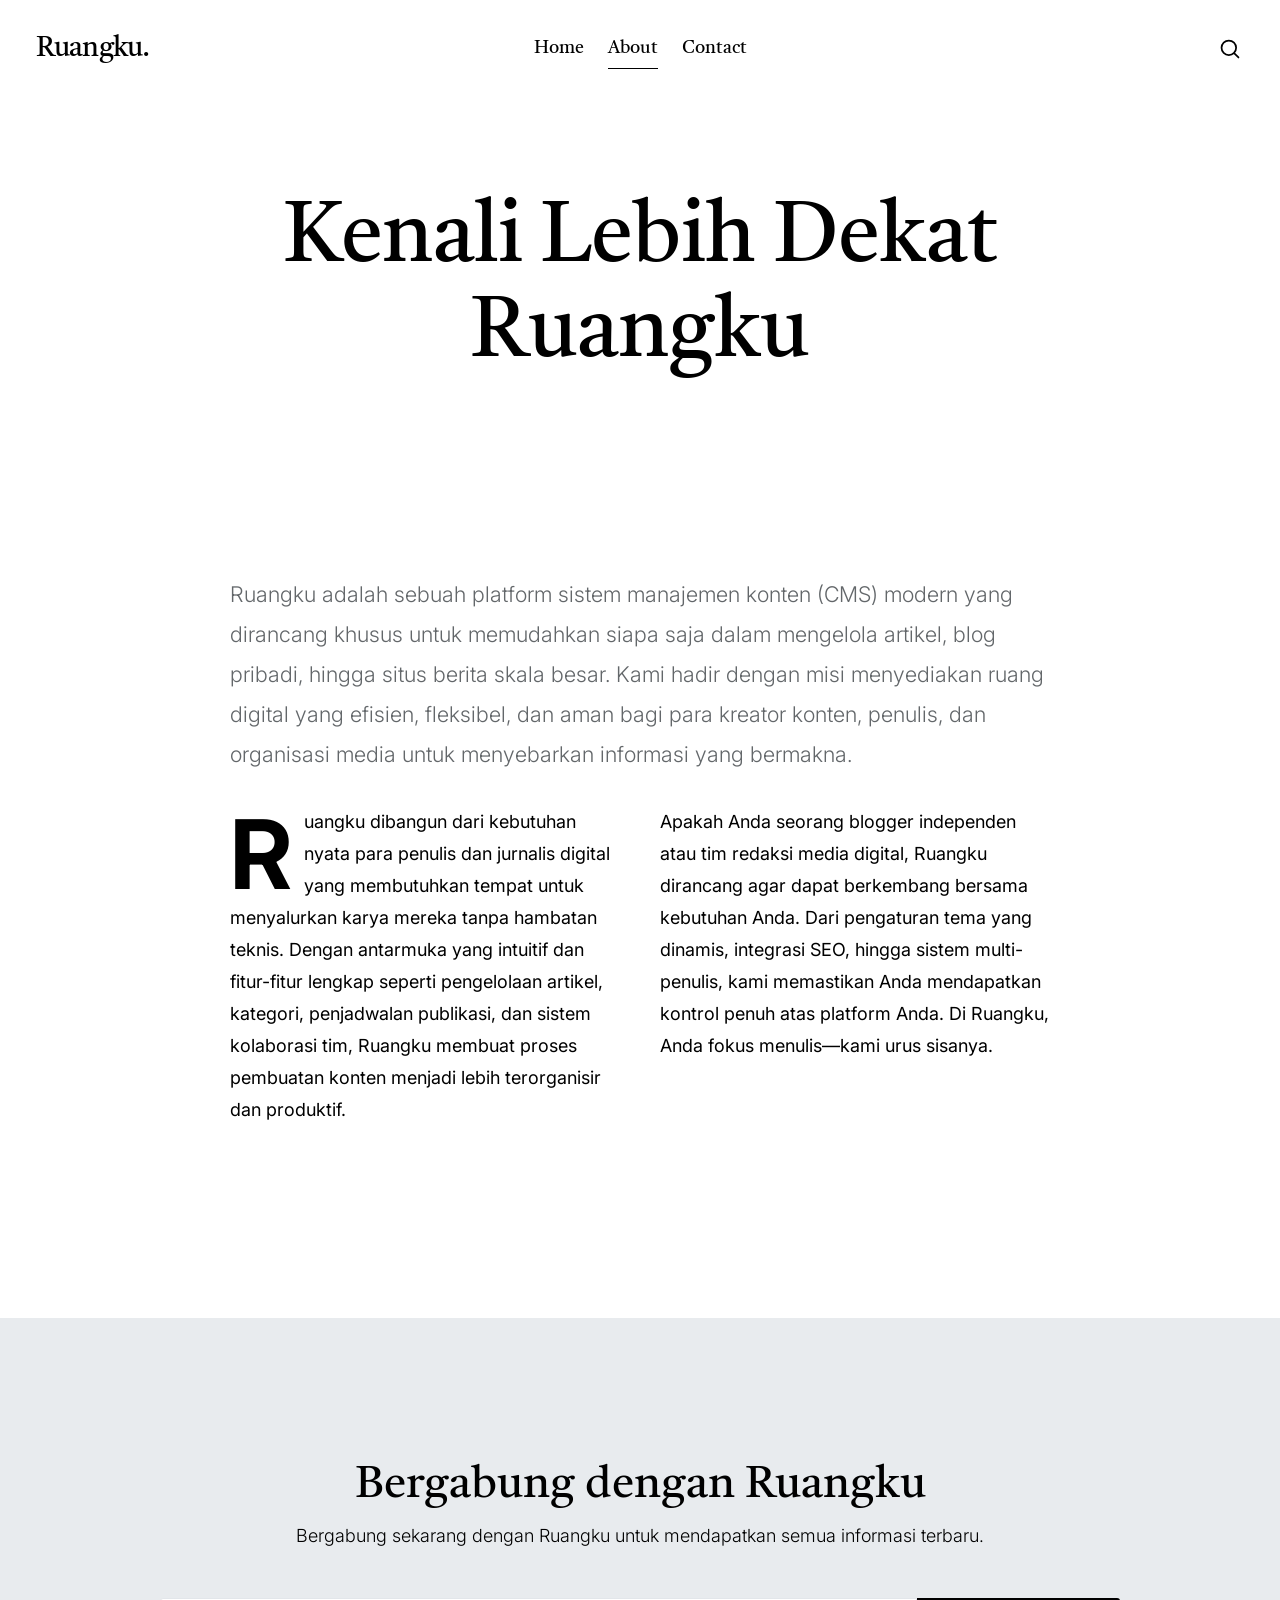
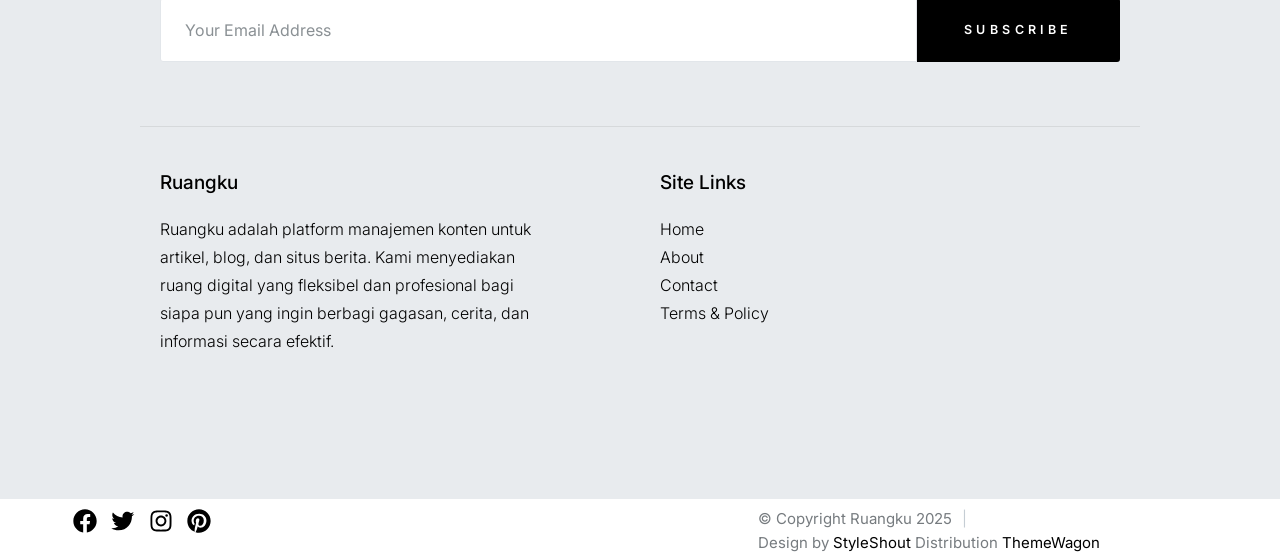
==== commit 4e6830b6: "Refactor about page" ====
--- a/about.html
+++ b/about.html
@@ -6,7 +6,7 @@
     ================================================== -->
     <meta charset="utf-8">
     <meta name="viewport" content="width=device-width, initial-scale=1">
-    <title>About - Spurgeon</title>
+    <title>About - Ruangku</title>
 
     <script>
         document.documentElement.classList.remove('no-js');
@@ -52,7 +52,7 @@
 
             <div class="s-header__branding">
                 <p class="site-title">
-                    <a href="index.html" rel="home">Spurgeon.</a>
+                    <a href="index.html" rel="home">Ruangku.</a>
                 </p>
             </div>
 
@@ -64,26 +64,6 @@
     
                     <ul class="s-header__nav">
                         <li><a href="index.html" title="">Home</a></li>
-                        <li class="has-children">
-                            <a href="#0" title="" class="">Categories</a>
-                            <ul class="sub-menu">
-                                <li><a href="category.html">Design</a></li>
-                                <li><a href="category.html">Lifestyle</a></li>
-                                <li><a href="category.html">Inspiration</a></li>
-                                <li><a href="category.html">Work</a></li>
-                                <li><a href="category.html">Health</a></li>
-                                <li><a href="category.html">Photography</a></li>
-                            </ul>
-                        </li>
-                        <li class="has-children">
-                            <a href="#0" title="" class="">Blog</a>
-                            <ul class="sub-menu">
-                                <li><a href="single-standard.html">Standard Post</a></li>
-                                <li><a href="single-video.html">Video Post</a></li>
-                                <li><a href="single-audio.html">Audio Post</a></li>
-                            </ul>
-                        </li>
-                        <li><a href="styles.html" title="">Styles</a></li>
                         <li class="current-menu-item"><a href="about.html" title="">About</a></li>
                         <li><a href="contact.html" title="">Contact</a></li>
                     </ul> <!-- end s-header__nav -->
@@ -134,7 +114,7 @@
                             <header class="entry__header entry__header--narrow">
     
                                 <h1 class="entry__title">
-                                    Learn More About Us.
+                                    Kenali Lebih Dekat Ruangku
                                 </h1>
     
                             </header>
@@ -153,30 +133,17 @@
                                 <div class="entry__content">
         
                                     <p class="lead">
-                                    Duis ex ad cupidatat tempor Excepteur cillum cupidatat fugiat nostrud cupidatat dolor 
-                                    sunt sint sit nisi est eu exercitation incididunt adipisicing veniam velit id fugiat 
-                                    enim mollit amet anim veniam dolor dolor irure velit commodo cillum sit nulla ullamco 
-                                    magna amet magna cupidatat qui labore cillum cillum cupidatat fugiat nostrud.</p> 
+                                    Ruangku adalah sebuah platform sistem manajemen konten (CMS) modern yang dirancang khusus untuk memudahkan siapa saja dalam mengelola artikel, blog pribadi, hingga situs berita skala besar. Kami hadir dengan misi menyediakan ruang digital yang efisien, fleksibel, dan aman bagi para kreator konten, penulis, dan organisasi media untuk menyebarkan informasi yang bermakna.</p> 
 
                                     <div class="row block-lg-one-half block-tab-whole">
                                         <div class="column">
                                             <p class="drop-cap">
-                                                Eligendi quam at quis. Sit vel neque quam consequuntur expedita quisquam. Incidunt quae 
-                                                qui error. Rerum non facere mollitia ut magnam laboriosam. Quisquam neque quia ex eligendi 
-                                                repellat illum quibusdam aut. Architecto quam consequuntur totam ratione reprehenderit est 
-                                                praesentium impedit maiores incididunt adipisicing veniam velit. Duis ex ad cupidatat tempor Excepteur cillum cupidatat fugiat nostrud cupidatat dolor 
-                                                sunt sint sit nisi est eu exercitation incididunt.
+                                                Ruangku dibangun dari kebutuhan nyata para penulis dan jurnalis digital yang membutuhkan tempat untuk menyalurkan karya mereka tanpa hambatan teknis. Dengan antarmuka yang intuitif dan fitur-fitur lengkap seperti pengelolaan artikel, kategori, penjadwalan publikasi, dan sistem kolaborasi tim, Ruangku membuat proses pembuatan konten menjadi lebih terorganisir dan produktif.
                                                 </p>
                                         </div>
                                         <div class="column">
                                             <p>
-                                                Duis ex ad cupidatat tempor Excepteur cillum cupidatat fugiat nostrud cupidatat dolor 
-                                                sunt sint sit nisi est eu exercitation incididunt adipisicing veniam velit id fugiat 
-                                                enim mollit amet anim veniam dolor dolor irure velit commodo cillum sit nulla ullamco 
-                                                magna amet magna cupidatat qui labore cillum sit in tempor veniam consequat non laborum 
-                                                adipisicing aliqua ea nisi sint ut quis proident ullamco ut dolore culpa occaecat ut 
-                                                laboris in sit minim cupidatat ut dolor voluptate enim veniam consequat occaecat fugiat 
-                                                in adipisicing in amet.
+                                                Apakah Anda seorang blogger independen atau tim redaksi media digital, Ruangku dirancang agar dapat berkembang bersama kebutuhan Anda. Dari pengaturan tema yang dinamis, integrasi SEO, hingga sistem multi-penulis, kami memastikan Anda mendapatkan kontrol penuh atas platform Anda. Di Ruangku, Anda fokus menulis—kami urus sisanya.
                                                 </p>
                                         </div>
                                     </div>
@@ -199,10 +166,10 @@
                 <div class="column lg-12">
 
                     <h2>
-                    Subscribe to Our Newsletter.
+                    Bergabung dengan Ruangku
                     </h2>
                     <p>
-                    Subscribe now to get all latest updates
+                    Bergabung sekarang dengan Ruangku untuk mendapatkan semua informasi terbaru.
                     </p>
 
                     <form id="mc-form" class="mc-form">
@@ -218,36 +185,20 @@
             <div class="row s-footer__main">
 
                 <div class="column lg-5 md-6 tab-12 s-footer__about">
-                    <h4>Spurgeon</h4>
+                    <h4>Ruangku</h4>
 
                     <p>
-                    Lorem ipsum dolor sit amet, consectetur 
-                    adipiscing elit, sed do eiusmod tempor 
-                    incididunt ut labore et dolore magna aliqua. 
-                    Ut enim ad minim veniam, quis nostrud exercitation 
-                    ullamco laboris nisi ut aliquip ex ea commodo 
+                    Ruangku adalah platform manajemen konten untuk artikel, blog, dan situs berita. Kami menyediakan ruang digital yang fleksibel dan profesional bagi siapa pun yang ingin berbagi gagasan, cerita, dan informasi secara efektif.
+
+
                     </p>
                 </div> <!-- end s-footer__about -->
 
-                <div class="column lg-5 md-6 tab-12">
-                    <div class="row">
-                        <div class="column lg-6">
-                            <h4>Categories</h4>
-                            <ul class="link-list">
-                                <li><a href="category.html">Lifestyle</a></li>
-                                <li><a href="category.html">Workplace</a></li>
-                                <li><a href="category.html">Inspiration</a></li>
-                                <li><a href="category.html">Design</a></li>
-                                <li><a href="category.html">Health</a></li>
-                                <li><a href="category.html">Photography</a></li>
-                            </ul>
-                        </div>
+                
                         <div class="column lg-6">
                             <h4>Site Links</h4>
                             <ul class="link-list">
                                 <li><a href="index.html">Home</a></li>
-                                <li><a href="category.html">Categories</a></li>
-                                <li><a href="category.html">Blog</a></li>
                                 <li><a href="about.html">About</a></li>
                                 <li><a href="about.html">Contact</a></li>
                                 <li><a href="#0">Terms & Policy</a></li>
@@ -290,7 +241,7 @@
                 </div>
                 <div class="column lg-5 md-6 tab-12">
                     <div class="ss-copyright">
-                        <span>© Copyright Spurgeon 2021</span> 
+                        <span>© Copyright Ruangku 2025</span> 
                         <span>Design by <a href="https://www.styleshout.com/">StyleShout</a> Distribution <a href="https://themewagon.com">ThemeWagon</a></span>
                     </div>
                 </div>
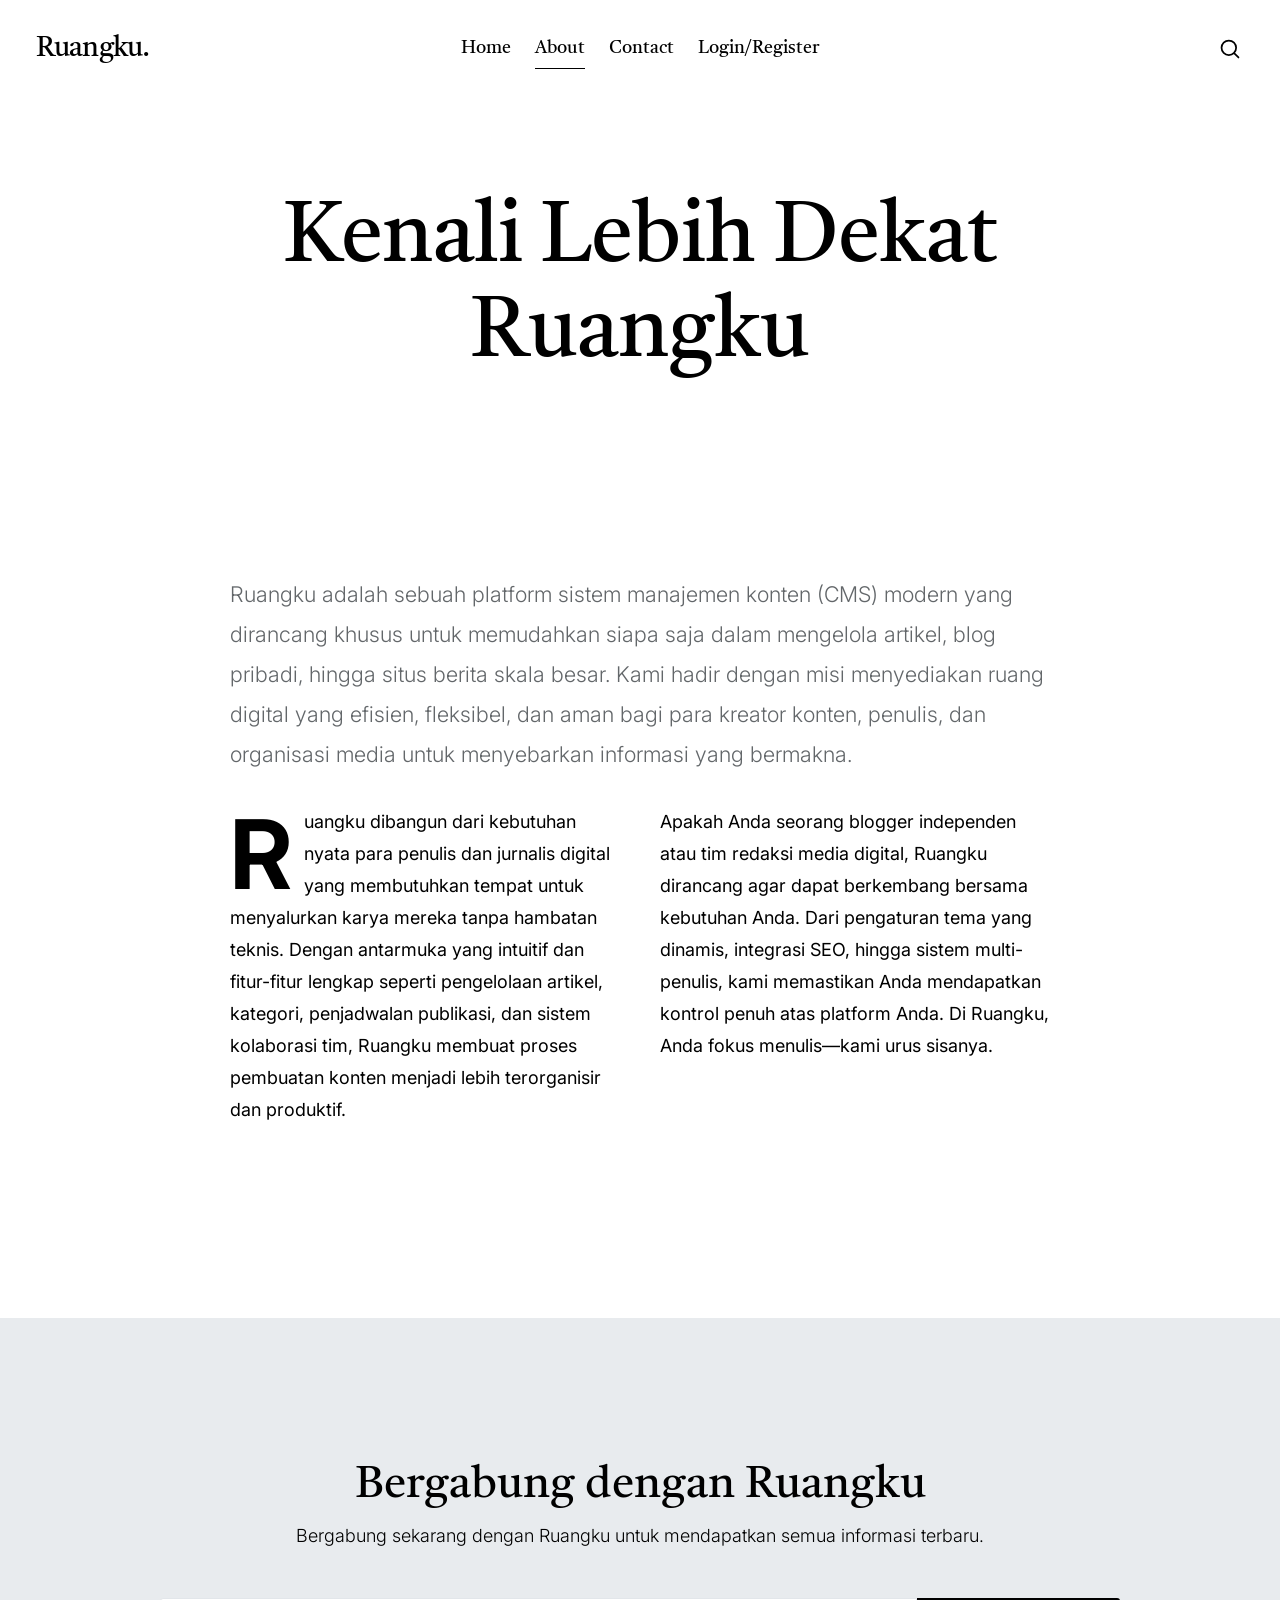
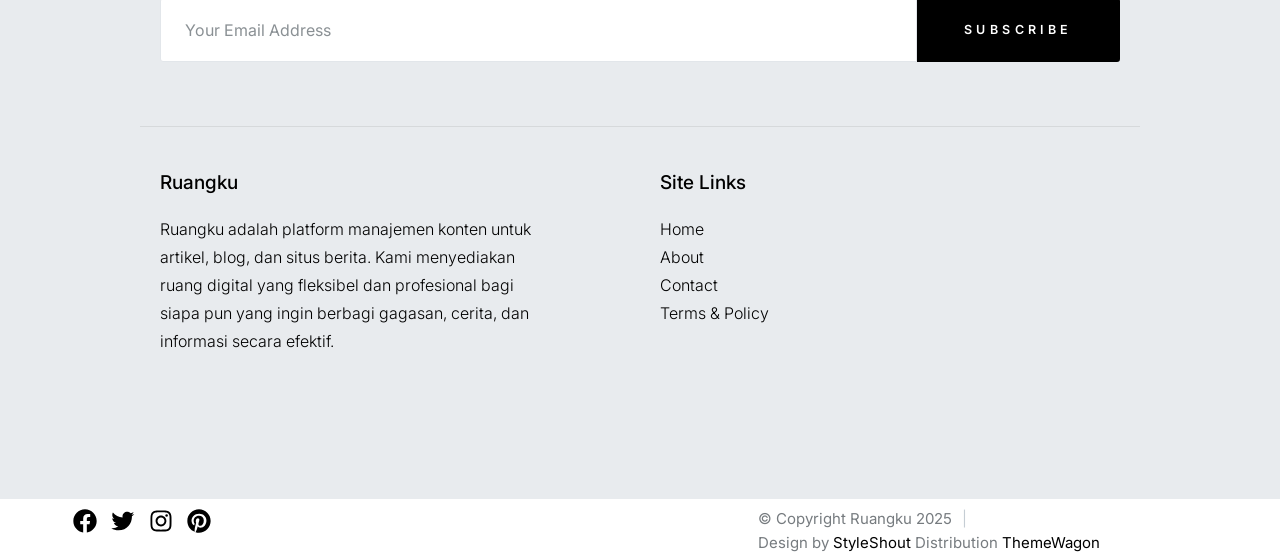
==== commit f637797a: "add login register in navbar" ====
--- a/about.html
+++ b/about.html
@@ -52,7 +52,7 @@
 
             <div class="s-header__branding">
                 <p class="site-title">
-                    <a href="index.html" rel="home">Ruangku.</a>
+                    <a href="index.php" rel="home">Ruangku.</a>
                 </p>
             </div>
 
@@ -63,9 +63,10 @@
                     <h3 class="s-header__nav-heading">Navigate to</h3>
     
                     <ul class="s-header__nav">
-                        <li><a href="index.html" title="">Home</a></li>
+                        <li><a href="index.php" title="">Home</a></li>
                         <li class="current-menu-item"><a href="about.html" title="">About</a></li>
                         <li><a href="contact.html" title="">Contact</a></li>
+                        <li><a href="auth/login.php" title="">Login/Register</a></li>
                     </ul> <!-- end s-header__nav -->
 
                 </nav> <!-- end s-header__nav-wrap -->
@@ -198,7 +199,7 @@
                         <div class="column lg-6">
                             <h4>Site Links</h4>
                             <ul class="link-list">
-                                <li><a href="index.html">Home</a></li>
+                                <li><a href="index.php">Home</a></li>
                                 <li><a href="about.html">About</a></li>
                                 <li><a href="about.html">Contact</a></li>
                                 <li><a href="#0">Terms & Policy</a></li>
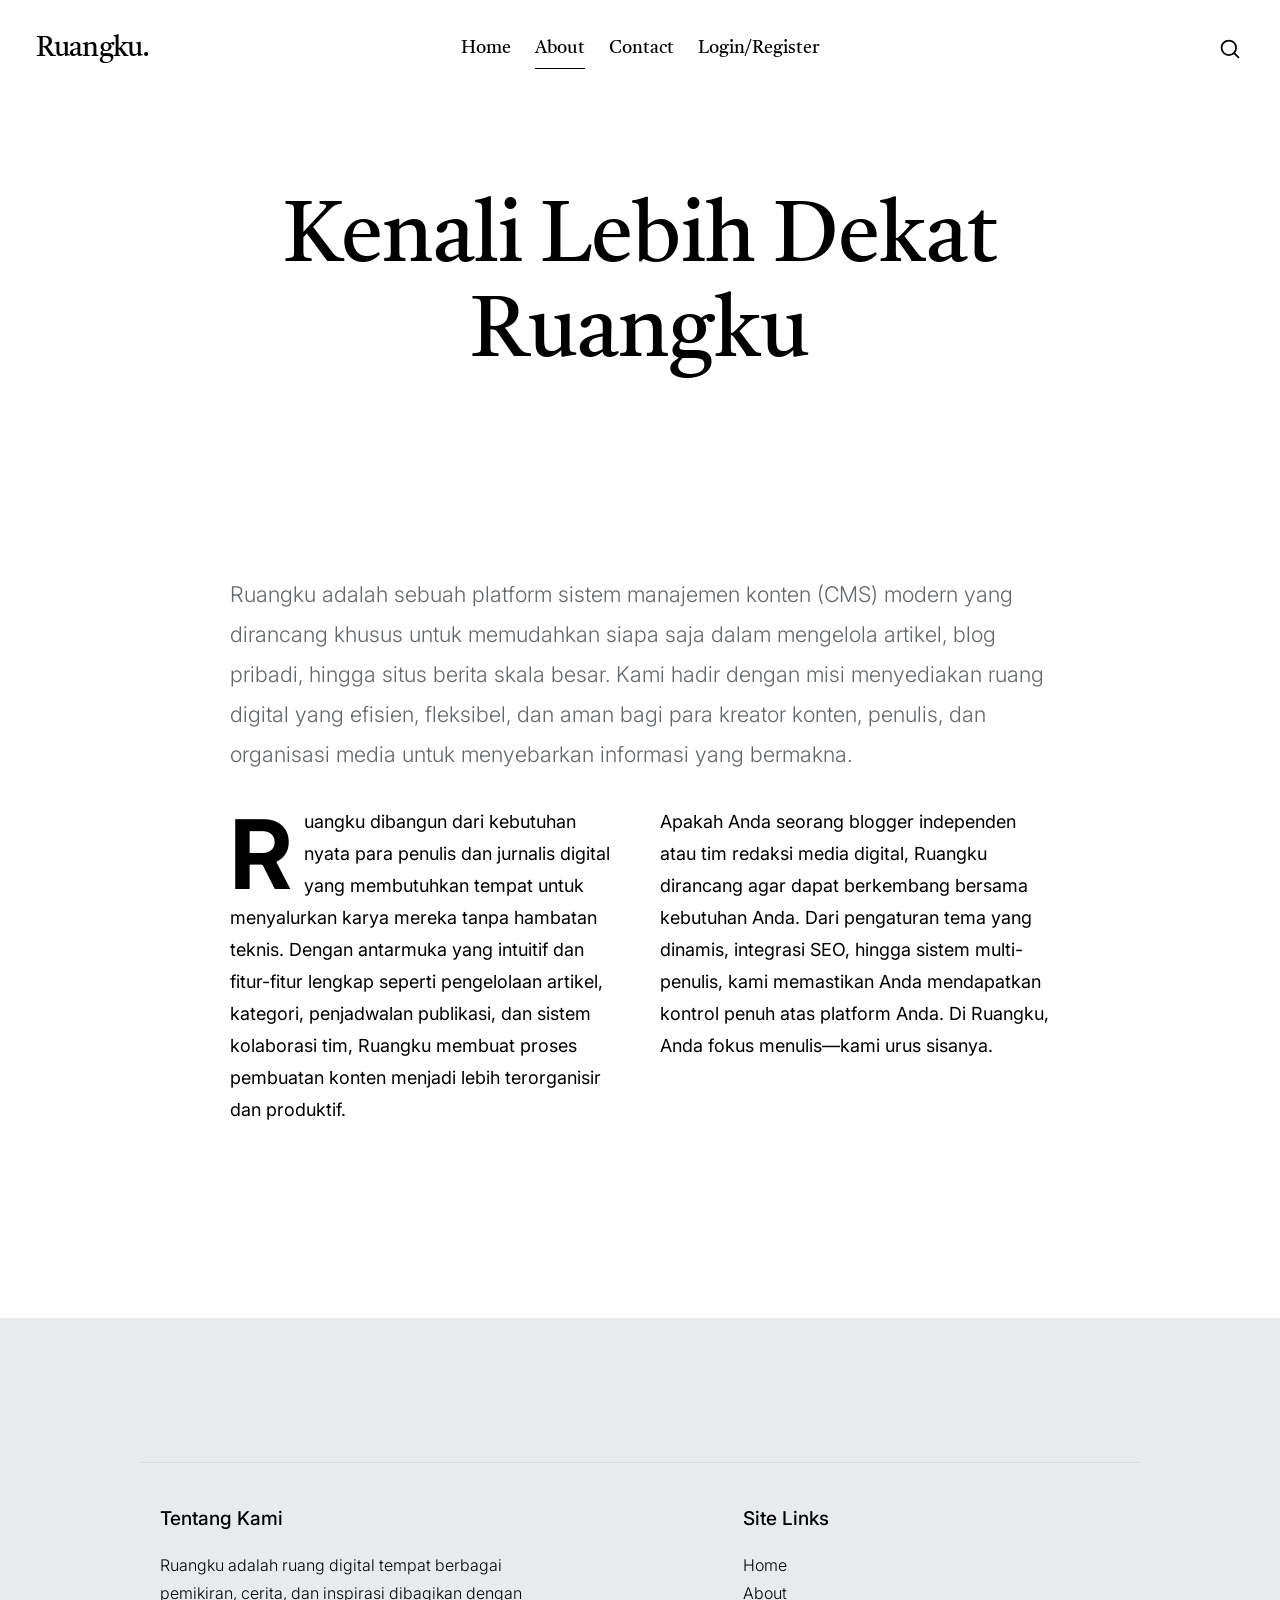
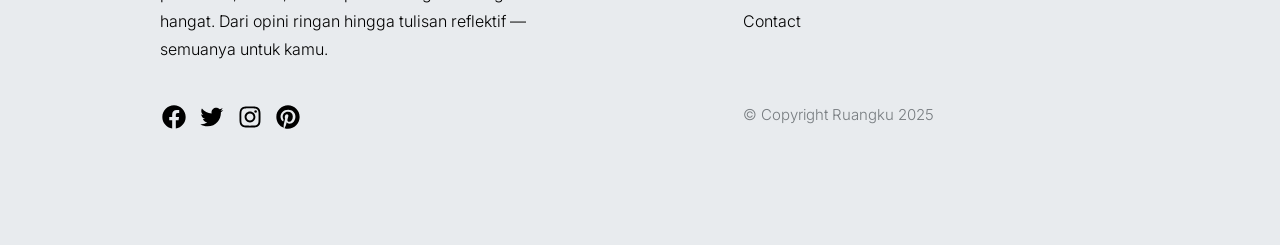
==== commit 1f65a152: "add pagination in search, and detail" ====
--- a/about.html
+++ b/about.html
@@ -78,12 +78,11 @@
                 <div class="s-header__search-inner">
                     <div class="row">
     
-                        <form role="search" method="get" class="s-header__search-form" action="#">
+                        <form id="searchForm" class="s-header__search-form" action="search.php" method="GET">
                             <label>
-                                <span class="u-screen-reader-text">Search for:</span>
-                                <input type="search" class="s-header__search-field" placeholder="Search for..." value="" name="s" title="Search for:" autocomplete="off">
+                                <input type="search" id="searchInput" name="s" class="s-header__search-field" placeholder="Search for..." autocomplete="off">
                             </label>
-                            <input type="submit" class="s-header__search-submit" value="Search"> 
+                            <input type="submit" class="s-header__search-submit" value="Search">
                         </form>
     
                         <a href="#0" title="Close Search" class="s-header__search-close">Close</a>
@@ -162,47 +161,26 @@
         <!-- # site-footer
         ================================================== -->
         <footer id="colophon" class="s-footer">
-
-            <div class="row s-footer__subscribe">
-                <div class="column lg-12">
-
-                    <h2>
-                    Bergabung dengan Ruangku
-                    </h2>
+            <div class="row s-footer__main">
+
+                <div class="column lg-5 md-6 tab-12 s-footer__about">
+                    <h4>Tentang Kami</h4>
+
                     <p>
-                    Bergabung sekarang dengan Ruangku untuk mendapatkan semua informasi terbaru.
-                    </p>
-
-                    <form id="mc-form" class="mc-form">
-                        <input type="email" name="EMAIL" id="mce-EMAIL" class="u-fullwidth text-center" placeholder="Your Email Address" title="The domain portion of the email address is invalid (the portion after the @)." pattern="^([^\x00-\x20\x22\x28\x29\x2c\x2e\x3a-\x3c\x3e\x40\x5b-\x5d\x7f-\xff]+|\x22([^\x0d\x22\x5c\x80-\xff]|\x5c[\x00-\x7f])*\x22)(\x2e([^\x00-\x20\x22\x28\x29\x2c\x2e\x3a-\x3c\x3e\x40\x5b-\x5d\x7f-\xff]+|\x22([^\x0d\x22\x5c\x80-\xff]|\x5c[\x00-\x7f])*\x22))*\x40([^\x00-\x20\x22\x28\x29\x2c\x2e\x3a-\x3c\x3e\x40\x5b-\x5d\x7f-\xff]+|\x5b([^\x0d\x5b-\x5d\x80-\xff]|\x5c[\x00-\x7f])*\x5d)(\x2e([^\x00-\x20\x22\x28\x29\x2c\x2e\x3a-\x3c\x3e\x40\x5b-\x5d\x7f-\xff]+|\x5b([^\x0d\x5b-\x5d\x80-\xff]|\x5c[\x00-\x7f])*\x5d))*(\.\w{2,})+$" required>
-                        <input type="submit" name="subscribe" value="Subscribe" class="btn--small btn--primary u-fullwidth">
-                        <!-- <div style="position: absolute; left: -5000px;" aria-hidden="true"><input type="text" name="b_cdb7b577e41181934ed6a6a44_9a91cfe7b3" tabindex="-1" value=""></div> -->
-                        <div class="mc-status"></div>
-                    </form>
-
-                </div>
-            </div> <!-- end s-footer__subscribe -->
-
-            <div class="row s-footer__main">
-
-                <div class="column lg-5 md-6 tab-12 s-footer__about">
-                    <h4>Ruangku</h4>
-
-                    <p>
-                    Ruangku adalah platform manajemen konten untuk artikel, blog, dan situs berita. Kami menyediakan ruang digital yang fleksibel dan profesional bagi siapa pun yang ingin berbagi gagasan, cerita, dan informasi secara efektif.
-
-
+                    Ruangku adalah ruang digital tempat berbagai pemikiran, cerita, 
+                    dan inspirasi dibagikan dengan hangat. Dari opini ringan hingga 
+                    tulisan reflektif — semuanya untuk kamu.
                     </p>
                 </div> <!-- end s-footer__about -->
 
-                
+                <div class="column lg-5 md-6 tab-12">
+                    <div class="row">
                         <div class="column lg-6">
                             <h4>Site Links</h4>
                             <ul class="link-list">
-                                <li><a href="index.php">Home</a></li>
+                                <li><a href="index.html">Home</a></li>
                                 <li><a href="about.html">About</a></li>
                                 <li><a href="about.html">Contact</a></li>
-                                <li><a href="#0">Terms & Policy</a></li>
                             </ul>
                         </div>
                     </div>
@@ -243,7 +221,6 @@
                 <div class="column lg-5 md-6 tab-12">
                     <div class="ss-copyright">
                         <span>© Copyright Ruangku 2025</span> 
-                        <span>Design by <a href="https://www.styleshout.com/">StyleShout</a> Distribution <a href="https://themewagon.com">ThemeWagon</a></span>
                     </div>
                 </div>
 
